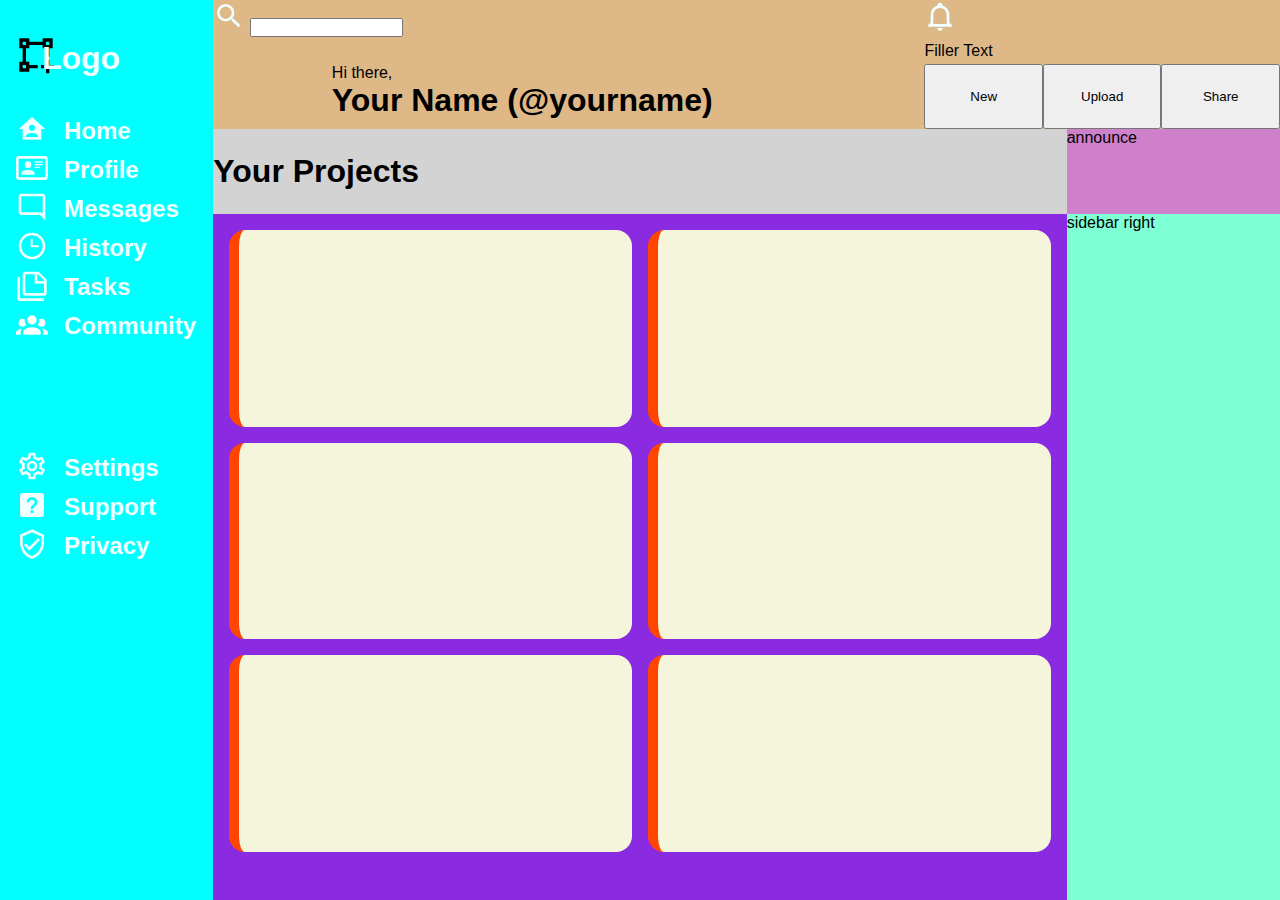
==== adminDash/index.html @ 0d9dc3c2 "Merge branch 'newbranch'" ====
<!DOCTYPE html>
<html lang="en">
<head>
    <meta charset="UTF-8">
    <meta name="viewport" content="width=device-width, initial-scale=1.0">
    <title>Document</title>
    <link rel="stylesheet" href="style.css">
    <script src="main.js" defer></script>
</head>
<body>
    <div class="main-container">

        <div class="sidebar-left">
            <div class="logo">
                <svg class = logosvg xmlns="http://www.w3.org/2000/svg" viewBox="0 0 24 24">
                    <title>vector-square-plus</title>
                    <path d="M13 19C13 18.7 13 18.3 13.1 18H8V16H6V8H8V6H16V8H18V13.1C18.3 13 18.7 13 19 13C19.3 13 19.7 13 20 13.1V8H22V2H16V4H8V2H2V8H4V16H2V22H8V20H13.1C13 19.7 13 19.3 13 19M18 4H20V6H18V4M4 4H6V6H4V4M6 20H4V18H6V20M20 15V18H23V20H20V23H18V20H15V18H18V15H20Z" />
                </svg>
                <h1>Logo</h1>
            </div>
            <ul class="options">
                <li>
                    <svg class="icon" xmlns="http://www.w3.org/2000/svg" viewBox="0 0 24 24">
                        <path d="M12,3L2,12H5V20H19V12H22L12,3M12,8.75A2.25,2.25 0 0,1 14.25,11A2.25,2.25 0 0,1 12,13.25A2.25,2.25 0 0,1 9.75,11A2.25,2.25 0 0,1 12,8.75M12,15C13.5,15 16.5,15.75 16.5,17.25V18H7.5V17.25C7.5,15.75 10.5,15 12,15Z"/>
                        </svg>
                   Home
                <li>
                    <svg class="icon" xmlns="http://www.w3.org/2000/svg" viewBox="0 0 24 24">
                        <path d="M22,3H2C0.91,3.04 0.04,3.91 0,5V19C0.04,20.09 0.91,20.96 2,21H22C23.09,20.96 23.96,20.09 24,19V5C23.96,3.91 23.09,3.04 22,3M22,19H2V5H22V19M14,17V15.75C14,14.09 10.66,13.25 9,13.25C7.34,13.25 4,14.09 4,15.75V17H14M9,7A2.5,2.5 0 0,0 6.5,9.5A2.5,2.5 0 0,0 9,12A2.5,2.5 0 0,0 11.5,9.5A2.5,2.5 0 0,0 9,7M14,7V8H20V7H14M14,9V10H20V9H14M14,11V12H18V11H14" />
                    </svg>

                    <div class="listItem">Profile</div>
                </li>
                <li>
                    <svg class="icon" xmlns="http://www.w3.org/2000/svg" viewBox="0 0 24 24"><path d="M20 2H4C2.9 2 2 2.9 2 4V16C2 17.1 2.9 18 4 18H18L22 22V4C22 2.9 21.1 2 20 2M20 17.2L18.8 16H4V4H20V17.2Z" /></svg>
                    <div class="listItem">Messages</div>
                </li>
                <li>
                    <svg class="icon" xmlns="http://www.w3.org/2000/svg" viewBox="0 0 24 24"><path d="M12 20C16.4 20 20 16.4 20 12S16.4 4 12 4 4 7.6 4 12 7.6 20 12 20M12 2C17.5 2 22 6.5 22 12S17.5 22 12 22C6.5 22 2 17.5 2 12C2 6.5 6.5 2 12 2M17 11.5V13H11V7H12.5V11.5H17Z" /></svg>
                    <div class="listItem">History</div>
                </li>
                <li>
                    <svg class="icon" xmlns="http://www.w3.org/2000/svg" viewBox="0 0 24 24"><title>note-multiple-outline</title><path d="M3,6V22H21V24H3A2,2 0 0,1 1,22V6H3M16,9H21.5L16,3.5V9M7,2H17L23,8V18A2,2 0 0,1 21,20H7C5.89,20 5,19.1 5,18V4A2,2 0 0,1 7,2M7,4V18H21V11H14V4H7Z" /></svg>
                    <div class="listItem">Tasks</div>
                </li>
                <li>
                    <svg class="icon" xmlns="http://www.w3.org/2000/svg" viewBox="0 0 24 24">
                        <path d="M12,5.5A3.5,3.5 0 0,1 15.5,9A3.5,3.5 0 0,1 12,12.5A3.5,3.5 0 0,1 8.5,9A3.5,3.5 0 0,1 12,5.5M5,8C5.56,8 6.08,8.15 6.53,8.42C6.38,9.85 6.8,11.27 7.66,12.38C7.16,13.34 6.16,14 5,14A3,3 0 0,1 2,11A3,3 0 0,1 5,8M19,8A3,3 0 0,1 22,11A3,3 0 0,1 19,14C17.84,14 16.84,13.34 16.34,12.38C17.2,11.27 17.62,9.85 17.47,8.42C17.92,8.15 18.44,8 19,8M5.5,18.25C5.5,16.18 8.41,14.5 12,14.5C15.59,14.5 18.5,16.18 18.5,18.25V20H5.5V18.25M0,20V18.5C0,17.11 1.89,15.94 4.45,15.6C3.86,16.28 3.5,17.22 3.5,18.25V20H0M24,20H20.5V18.25C20.5,17.22 20.14,16.28 19.55,15.6C22.11,15.94 24,17.11 24,18.5V20Z" fill="white"/></svg>
                    Community
                </li>
            </ul>
            <ul class="utils">
                <li>
                    <svg class="icon" xmlns="http://www.w3.org/2000/svg" viewBox="0 0 24 24"><path d="M12,8A4,4 0 0,1 16,12A4,4 0 0,1 12,16A4,4 0 0,1 8,12A4,4 0 0,1 12,8M12,10A2,2 0 0,0 10,12A2,2 0 0,0 12,14A2,2 0 0,0 14,12A2,2 0 0,0 12,10M10,22C9.75,22 9.54,21.82 9.5,21.58L9.13,18.93C8.5,18.68 7.96,18.34 7.44,17.94L4.95,18.95C4.73,19.03 4.46,18.95 4.34,18.73L2.34,15.27C2.21,15.05 2.27,14.78 2.46,14.63L4.57,12.97L4.5,12L4.57,11L2.46,9.37C2.27,9.22 2.21,8.95 2.34,8.73L4.34,5.27C4.46,5.05 4.73,4.96 4.95,5.05L7.44,6.05C7.96,5.66 8.5,5.32 9.13,5.07L9.5,2.42C9.54,2.18 9.75,2 10,2H14C14.25,2 14.46,2.18 14.5,2.42L14.87,5.07C15.5,5.32 16.04,5.66 16.56,6.05L19.05,5.05C19.27,4.96 19.54,5.05 19.66,5.27L21.66,8.73C21.79,8.95 21.73,9.22 21.54,9.37L19.43,11L19.5,12L19.43,13L21.54,14.63C21.73,14.78 21.79,15.05 21.66,15.27L19.66,18.73C19.54,18.95 19.27,19.04 19.05,18.95L16.56,17.95C16.04,18.34 15.5,18.68 14.87,18.93L14.5,21.58C14.46,21.82 14.25,22 14,22H10M11.25,4L10.88,6.61C9.68,6.86 8.62,7.5 7.85,8.39L5.44,7.35L4.69,8.65L6.8,10.2C6.4,11.37 6.4,12.64 6.8,13.8L4.68,15.36L5.43,16.66L7.86,15.62C8.63,16.5 9.68,17.14 10.87,17.38L11.24,20H12.76L13.13,17.39C14.32,17.14 15.37,16.5 16.14,15.62L18.57,16.66L19.32,15.36L17.2,13.81C17.6,12.64 17.6,11.37 17.2,10.2L19.31,8.65L18.56,7.35L16.15,8.39C15.38,7.5 14.32,6.86 13.12,6.62L12.75,4H11.25Z" /></svg>
                    <div class="listItem">Settings</div>
                </li>
                <li>
                    <svg class="icon" xmlns="http://www.w3.org/2000/svg" viewBox="0 0 24 24"><path d="M11,18H13V16H11V18M12,6A4,4 0 0,0 8,10H10A2,2 0 0,1 12,8A2,2 0 0,1 14,10C14,12 11,11.75 11,15H13C13,12.75 16,12.5 16,10A4,4 0 0,0 12,6M5,3H19A2,2 0 0,1 21,5V19A2,2 0 0,1 19,21H5A2,2 0 0,1 3,19V5A2,2 0 0,1 5,3Z" /></svg>
                    <div class="listItem">Support</div>
                </li>
                <li>
                    <svg class="icon" xmlns="http://www.w3.org/2000/svg" viewBox="0 0 24 24"><path d="M21,11C21,16.55 17.16,21.74 12,23C6.84,21.74 3,16.55 3,11V5L12,1L21,5V11M12,21C15.75,20 19,15.54 19,11.22V6.3L12,3.18L5,6.3V11.22C5,15.54 8.25,20 12,21M10,17L6,13L7.41,11.59L10,14.17L16.59,7.58L18,9" /></svg>
                    <div class="listItem">Privacy</div>
                </li>
            </ul>
        </div>

        <div class="second-main-container">
            <div class="header">            
                <div class="header-top">   
                    <div class="search-div">
                        <svg class="icon" xmlns="http://www.w3.org/2000/svg" viewBox="0 0 24 24"><title>magnify</title><path d="M9.5,3A6.5,6.5 0 0,1 16,9.5C16,11.11 15.41,12.59 14.44,13.73L14.71,14H15.5L20.5,19L19,20.5L14,15.5V14.71L13.73,14.44C12.59,15.41 11.11,16 9.5,16A6.5,6.5 0 0,1 3,9.5A6.5,6.5 0 0,1 9.5,3M9.5,5C7,5 5,7 5,9.5C5,12 7,14 9.5,14C12,14 14,12 14,9.5C14,7 12,5 9.5,5Z" /></svg>
                        <input type="search">
                    </div>
                    <div class="notifications">
                        <svg class="icon" xmlns="http://www.w3.org/2000/svg" viewBox="0 0 24 24"><title>bell-outline</title><path d="M10 21H14C14 22.1 13.1 23 12 23S10 22.1 10 21M21 19V20H3V19L5 17V11C5 7.9 7 5.2 10 4.3V4C10 2.9 10.9 2 12 2S14 2.9 14 4V4.3C17 5.2 19 7.9 19 11V17L21 19M17 11C17 8.2 14.8 6 12 6S7 8.2 7 11V18H17V11Z" /></svg>
                        <img src="" alt="">
                        <p>Filler Text</p>
                    </div>
                </div>
                <div class="header-bottom">
                    <img src="" alt="">
                    <div class="greeting">
                        <p>Hi there,</p>
                        <h1>Your Name (@yourname)</h1>
                    </div>
                    <button>New</button>
                    <button>Upload</button>
                    <button>Share</button>
                </div>
            </div>

            
            <div class="content-div">
                <div class="project-header">
                Your Projects
                </div>    
                
                <div class="announcements">announce</div>

                <div class="project-card-grid">
                    <div class="project-card">
                        <h3></h3>
                        <p></p>
                        <div class="links"></div>
                    </div>
                    <div class="project-card">
                        <h3></h3>
                        <p></p>
                        <div class="links"></div>
                    </div>
                    <div class="project-card">
                        <h3></h3>
                        <p></p>
                        <div class="links"></div>
                    </div>
                    <div class="project-card">
                        <h3></h3>
                        <p></p>
                        <div class="links"></div>
                    </div>
                    <div class="project-card">
                        <h3></h3>
                        <p></p>
                        <div class="links"></div>
                    </div>
                    <div class="project-card">
                        <h3></h3>
                        <p></p>
                        <div class="links"></div>
                    </div>
                </div>
            
               <div class="sidebar-right">
                sidebar right
                </div>
            </div>
        </div>    
    </div>
</body>
</html>
---- adminDash/style.css ----
*{
    padding:0;
    margin:0;
    font-family:'Gill Sans', 'Gill Sans MT', Calibri, 'Trebuchet MS', sans-serif
}

ul{
    display:grid;
    align-items: end;
}

.main-container{
    display:grid;
    height:100vh;
    grid-template-columns: 1fr 5fr;
    grid-template-rows: 1fr;
}

.sidebar-left{
    background-color: aqua;
    padding:16px;
    grid-row: 1/9;
    color: azure;

    display:grid;
    grid-template-rows: 1fr 3fr 1fr 1.5fr 4fr;
    grid-template-areas: 
    "logo"
   "options"
    "."
    "utils"
    ;
    gap:12px
}

.logo{
    display:grid;
    grid-area: logo;
    grid-template-columns: 1fr 6fr;
    text-align: start;
    align-items: center;
}
.logo h1{
    display:flex;
    padding-top: 6px;
}
.logosvg{
    
    height:40px;
}
.options{
    grid-area:options;
}
.utils{
    grid-area:utils;
}

/* Second Main Container */
.second-main-container{
    display:grid;
    grid-column: 2/3;
    grid-template-rows: 1fr 6fr ;
    height:100%;
    /* background-color: black; */
}

.header{
    background-color: burlywood;
    display:grid;
    grid-template-rows: 1fr 1fr;
    grid-column: 1/-1;
}
.header-top{
    display:grid;
    grid-template-columns: 4fr 2fr;
}
.header-bottom{
display:grid;
grid-template-columns: 1fr 5fr 1fr 1fr 1fr  ;
}
.notifications{
display:grid;
}

/* Content Div */
.content-div{
    display:grid;
    grid-row: 2/3;
    grid-template-columns: 4fr 1fr;
    grid-template-rows: 1fr 8fr;
    height:100%;
}
.sidebar-right{
    background-color: aquamarine;
    grid-column: 2/3;
    grid-row: 2/3;
}

li{
    display:flex;
    flex-direction: row;
    align-items: end;
    justify-content: flex-start;
    gap:16px;
    font-size: 24px;
    font-weight: 600;
}
.icon{
    height:32px;
    color:azure;
    fill:currentColor;
}


.project-header{
    grid-column: 1/2;
    grid-row: 1/2;
    background-color: lightgrey;

    font-size: 32px;
    font-weight: 700;

    display:grid;
    align-items: center;

}
.project-card-grid{
    background-color: blueviolet;
    grid-column: 1/2;
    grid-row: 2/3;
    gap:16px;
    display:grid;
    grid:1fr 1fr 1fr/ 1fr 1fr;
    padding:16px 16px 3rem 16px;

}
.project-card{
    /* make responsive using clamp/minmax */
    /* width: clamp(100px 1fr 200px); */
    background-color: beige;
    border-radius: 16px;
    border-left: 10px solid orangered;
}

.announcements{
    grid-column: 2/3;
    grid-row: 1/3;
    background-color: rgb(206, 128, 202);
}
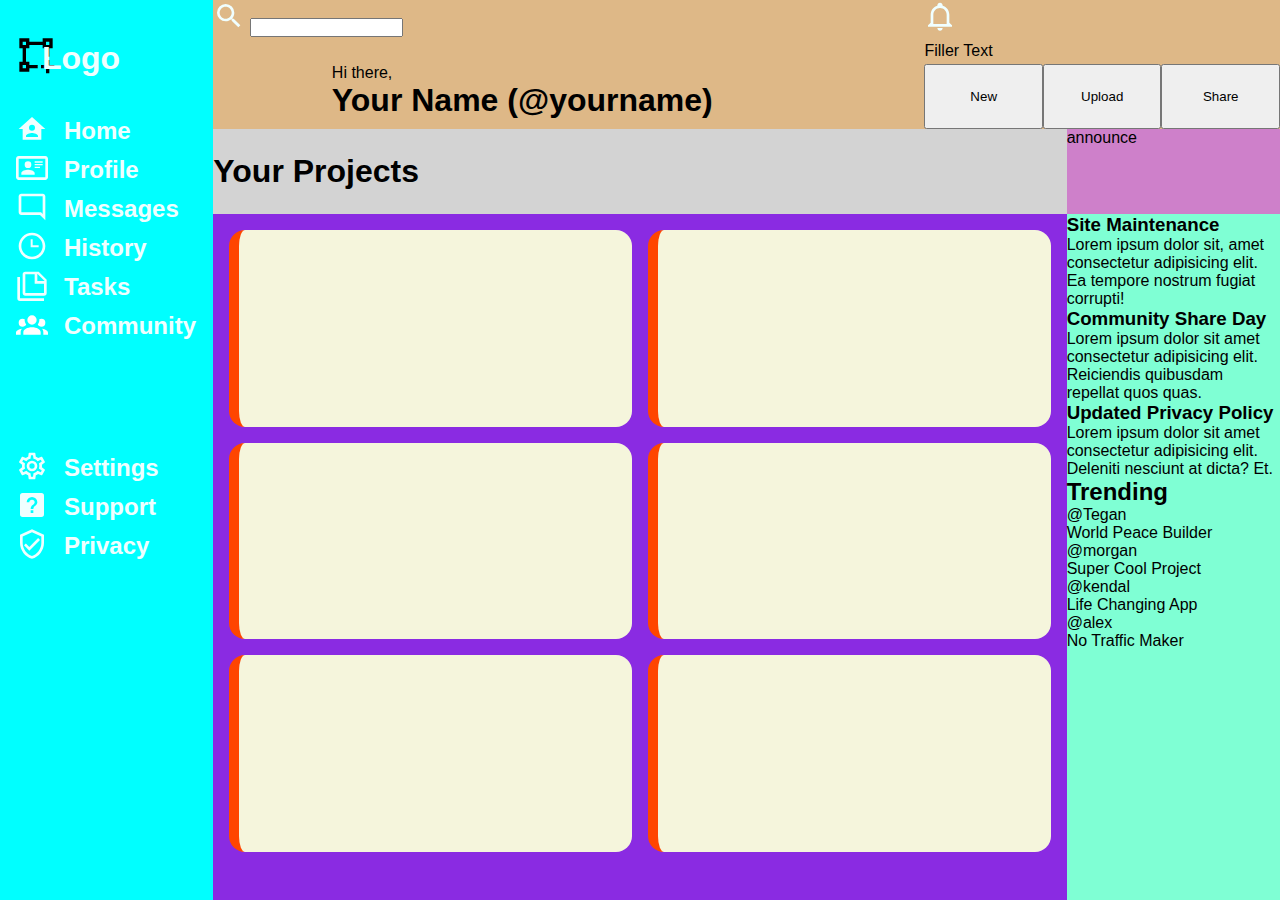
==== commit 2e30765c: "Feat: computer switch" ====
--- a/adminDash/index.html
+++ b/adminDash/index.html
@@ -96,7 +96,7 @@
                 Your Projects
                 </div>    
                 
-                <div class="announcements">announce</div>
+                <div class="announcements-title">announce</div>
 
                 <div class="project-card-grid">
                     <div class="project-card">
@@ -132,7 +132,46 @@
                 </div>
             
                <div class="sidebar-right">
-                sidebar right
+                    <div class="announcements">
+                        <div class="info-div">
+                            <h3>Site Maintenance</h3>
+                            <p>Lorem ipsum dolor sit, amet consectetur adipisicing elit. Ea tempore nostrum fugiat corrupti!</p>
+                        </div>
+                        <div class="info-div">
+                            <h3>Community Share Day</h3>
+                                <p>Lorem ipsum dolor sit amet consectetur adipisicing elit. Reiciendis quibusdam repellat quos quas.</p>
+                        </div>
+                        <div class="info-div">
+                            <h3>Updated Privacy Policy</h3>
+                                <p>Lorem ipsum dolor sit amet consectetur adipisicing elit. Deleniti nesciunt at dicta? Et.</p>
+                        </div>
+                    </div>
+                
+                    <h2>Trending</h2>
+                    <div class="trending">
+                        <ul class="trending-items">
+                            <img src="" alt="">
+                            <div class="trending-tags">
+                                <p class="at">@Tegan</p>
+                                <p>World Peace Builder</p>
+                            </div>
+                            <img src="" alt="">
+                            <div class="trending-tags">
+                                <p class="at">@morgan</p>
+                                <p>Super Cool Project</p>
+                            </div>
+                            <img src="" alt="">
+                            <div class="trending-tags">
+                                <p class="at">@kendal</p>
+                                <p>Life Changing App</p>
+                            </div>
+                            <img src="" alt="">
+                            <div class="trending-tags">
+                                <p class="at">@alex</p>
+                                <p>No Traffic Maker</p>
+                            </div>
+                        </ul>
+                    </div>
                 </div>
             </div>
         </div>    
--- a/adminDash/style.css
+++ b/adminDash/style.css
@@ -142,8 +142,11 @@
     border-left: 10px solid orangered;
 }
 
-.announcements{
+.announcements-title{
     grid-column: 2/3;
     grid-row: 1/3;
     background-color: rgb(206, 128, 202);
+}
+.announcements{
+    
 }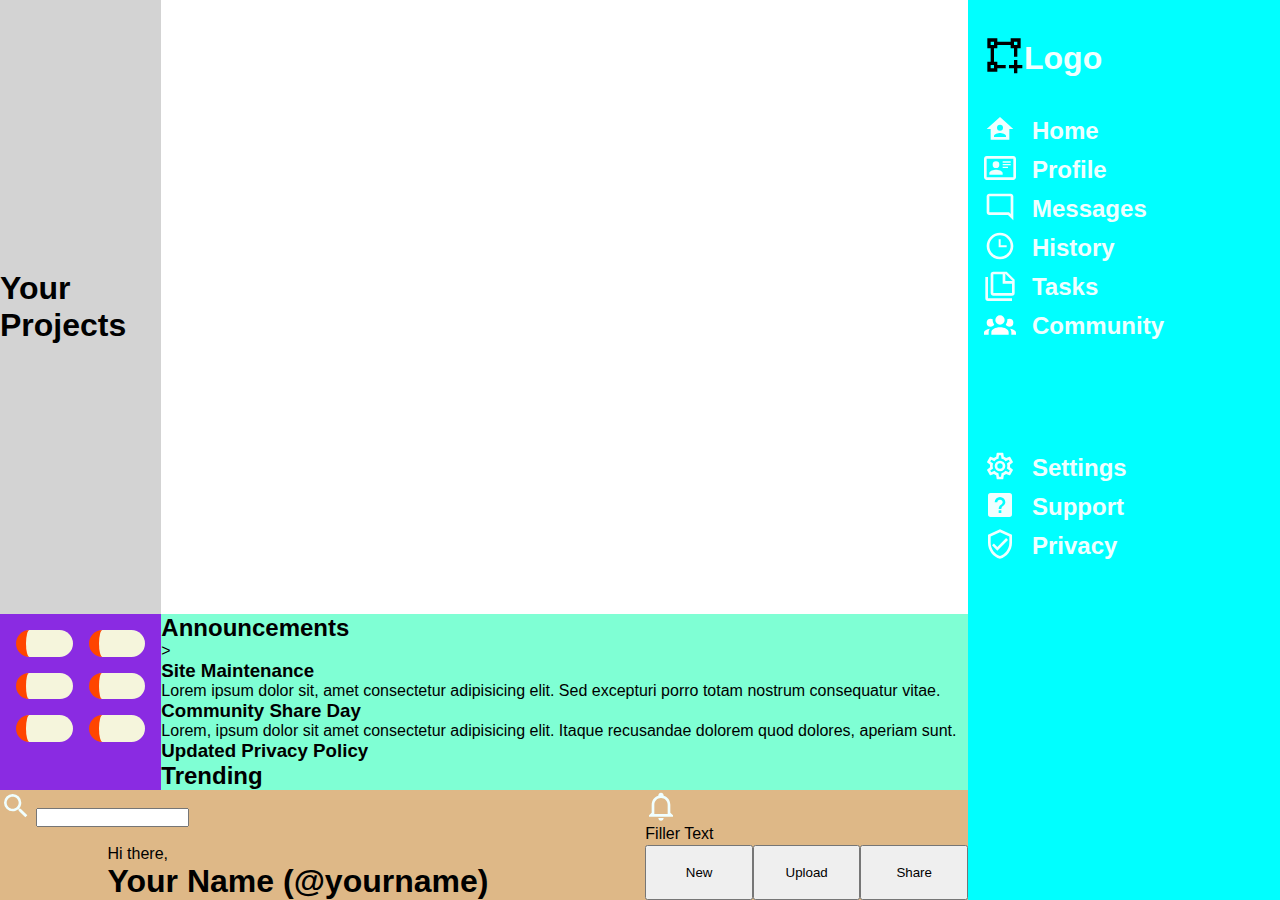
==== commit ba0c24be: "Feat:prebed" ====
--- a/adminDash/index.html
+++ b/adminDash/index.html
@@ -9,8 +9,31 @@
 </head>
 <body>
     <div class="main-container">
-
-        <div class="sidebar-left">
+        <header class="header">
+            
+            <div class="header-top">   
+                <div class="search-div">
+                    <svg class="icon" xmlns="http://www.w3.org/2000/svg" viewBox="0 0 24 24"><title>magnify</title><path d="M9.5,3A6.5,6.5 0 0,1 16,9.5C16,11.11 15.41,12.59 14.44,13.73L14.71,14H15.5L20.5,19L19,20.5L14,15.5V14.71L13.73,14.44C12.59,15.41 11.11,16 9.5,16A6.5,6.5 0 0,1 3,9.5A6.5,6.5 0 0,1 9.5,3M9.5,5C7,5 5,7 5,9.5C5,12 7,14 9.5,14C12,14 14,12 14,9.5C14,7 12,5 9.5,5Z" /></svg>
+                    <input type="search">
+                </div>
+                <div class="notifications">
+                    <svg class="icon" xmlns="http://www.w3.org/2000/svg" viewBox="0 0 24 24"><title>bell-outline</title><path d="M10 21H14C14 22.1 13.1 23 12 23S10 22.1 10 21M21 19V20H3V19L5 17V11C5 7.9 7 5.2 10 4.3V4C10 2.9 10.9 2 12 2S14 2.9 14 4V4.3C17 5.2 19 7.9 19 11V17L21 19M17 11C17 8.2 14.8 6 12 6S7 8.2 7 11V18H17V11Z" /></svg>
+                    <img src="" alt="">
+                    <p>Filler Text</p>
+                </div>
+            </div>
+            <div class="header-bottom">
+                <img src="" alt="">
+                <div class="greeting">
+                    <p>Hi there,</p>
+                    <h1>Your Name (@yourname)</h1>
+                </div>
+                <button>New</button>
+                <button>Upload</button>
+                <button>Share</button>
+            </div>
+        </header>
+        <aside class="sidebar-left">
             <div class="logo">
                 <svg class = logosvg xmlns="http://www.w3.org/2000/svg" viewBox="0 0 24 24">
                     <title>vector-square-plus</title>
@@ -62,119 +85,67 @@
                     <svg class="icon" xmlns="http://www.w3.org/2000/svg" viewBox="0 0 24 24"><path d="M21,11C21,16.55 17.16,21.74 12,23C6.84,21.74 3,16.55 3,11V5L12,1L21,5V11M12,21C15.75,20 19,15.54 19,11.22V6.3L12,3.18L5,6.3V11.22C5,15.54 8.25,20 12,21M10,17L6,13L7.41,11.59L10,14.17L16.59,7.58L18,9" /></svg>
                     <div class="listItem">Privacy</div>
                 </li>
-            </ul>
+            </ul>     
+        </aside>
+        
+
+        <div class="project-header">
+        Your Projects
+        </div>    
+        <div class="project-card-grid">
+            <div class="project-card">
+                <h3></h3>
+                <p></p>
+                <div class="links"></div>
+            </div>
+
+            <div class="project-card">
+                <h3></h3>
+                <p></p>
+                <div class="links"></div>
+            </div>
+            <div class="project-card">
+                <h3></h3>
+                <p></p>
+                <div class="links"></div>
+            </div>
+            <div class="project-card">
+                <h3></h3>
+                <p></p>
+                <div class="links"></div>
+            </div>
+            <div class="project-card">
+                <h3></h3>
+                <p></p>
+                <div class="links"></div>
+            </div>
+            <div class="project-card">
+                <h3></h3>
+                <p></p>
+                <div class="links"></div>
+            </div>
         </div>
-
-        <div class="second-main-container">
-            <div class="header">            
-                <div class="header-top">   
-                    <div class="search-div">
-                        <svg class="icon" xmlns="http://www.w3.org/2000/svg" viewBox="0 0 24 24"><title>magnify</title><path d="M9.5,3A6.5,6.5 0 0,1 16,9.5C16,11.11 15.41,12.59 14.44,13.73L14.71,14H15.5L20.5,19L19,20.5L14,15.5V14.71L13.73,14.44C12.59,15.41 11.11,16 9.5,16A6.5,6.5 0 0,1 3,9.5A6.5,6.5 0 0,1 9.5,3M9.5,5C7,5 5,7 5,9.5C5,12 7,14 9.5,14C12,14 14,12 14,9.5C14,7 12,5 9.5,5Z" /></svg>
-                        <input type="search">
-                    </div>
-                    <div class="notifications">
-                        <svg class="icon" xmlns="http://www.w3.org/2000/svg" viewBox="0 0 24 24"><title>bell-outline</title><path d="M10 21H14C14 22.1 13.1 23 12 23S10 22.1 10 21M21 19V20H3V19L5 17V11C5 7.9 7 5.2 10 4.3V4C10 2.9 10.9 2 12 2S14 2.9 14 4V4.3C17 5.2 19 7.9 19 11V17L21 19M17 11C17 8.2 14.8 6 12 6S7 8.2 7 11V18H17V11Z" /></svg>
-                        <img src="" alt="">
-                        <p>Filler Text</p>
-                    </div>
+    
+        <div class="sidebar-right">
+            <h2> Announcements</h2>>
+            <div class="announcements-div">
+                <div class="announcement">
+                    <h3>Site Maintenance</h3>
+                    <p>Lorem ipsum dolor sit, amet consectetur adipisicing elit. Sed excepturi porro totam nostrum consequatur vitae.</p>
                 </div>
-                <div class="header-bottom">
-                    <img src="" alt="">
-                    <div class="greeting">
-                        <p>Hi there,</p>
-                        <h1>Your Name (@yourname)</h1>
-                    </div>
-                    <button>New</button>
-                    <button>Upload</button>
-                    <button>Share</button>
+                <div class="announcement">
+                    <h3>Community Share Day</h3>
+                    <p>Lorem, ipsum dolor sit amet consectetur adipisicing elit. Itaque recusandae dolorem quod dolores, aperiam sunt.</p>
+                </div>
+                <div class="announcement">
+                    <h3>Updated Privacy Policy  </h3>
                 </div>
             </div>
+            <h2> Trending</h2>
+            <div class="trending">
 
-            
-            <div class="content-div">
-                <div class="project-header">
-                Your Projects
-                </div>    
-                
-                <div class="announcements-title">announce</div>
-
-                <div class="project-card-grid">
-                    <div class="project-card">
-                        <h3></h3>
-                        <p></p>
-                        <div class="links"></div>
-                    </div>
-                    <div class="project-card">
-                        <h3></h3>
-                        <p></p>
-                        <div class="links"></div>
-                    </div>
-                    <div class="project-card">
-                        <h3></h3>
-                        <p></p>
-                        <div class="links"></div>
-                    </div>
-                    <div class="project-card">
-                        <h3></h3>
-                        <p></p>
-                        <div class="links"></div>
-                    </div>
-                    <div class="project-card">
-                        <h3></h3>
-                        <p></p>
-                        <div class="links"></div>
-                    </div>
-                    <div class="project-card">
-                        <h3></h3>
-                        <p></p>
-                        <div class="links"></div>
-                    </div>
-                </div>
-            
-               <div class="sidebar-right">
-                    <div class="announcements">
-                        <div class="info-div">
-                            <h3>Site Maintenance</h3>
-                            <p>Lorem ipsum dolor sit, amet consectetur adipisicing elit. Ea tempore nostrum fugiat corrupti!</p>
-                        </div>
-                        <div class="info-div">
-                            <h3>Community Share Day</h3>
-                                <p>Lorem ipsum dolor sit amet consectetur adipisicing elit. Reiciendis quibusdam repellat quos quas.</p>
-                        </div>
-                        <div class="info-div">
-                            <h3>Updated Privacy Policy</h3>
-                                <p>Lorem ipsum dolor sit amet consectetur adipisicing elit. Deleniti nesciunt at dicta? Et.</p>
-                        </div>
-                    </div>
-                
-                    <h2>Trending</h2>
-                    <div class="trending">
-                        <ul class="trending-items">
-                            <img src="" alt="">
-                            <div class="trending-tags">
-                                <p class="at">@Tegan</p>
-                                <p>World Peace Builder</p>
-                            </div>
-                            <img src="" alt="">
-                            <div class="trending-tags">
-                                <p class="at">@morgan</p>
-                                <p>Super Cool Project</p>
-                            </div>
-                            <img src="" alt="">
-                            <div class="trending-tags">
-                                <p class="at">@kendal</p>
-                                <p>Life Changing App</p>
-                            </div>
-                            <img src="" alt="">
-                            <div class="trending-tags">
-                                <p class="at">@alex</p>
-                                <p>No Traffic Maker</p>
-                            </div>
-                        </ul>
-                    </div>
-                </div>
             </div>
-        </div>    
+        </div>
     </div>
 </body>
 </html>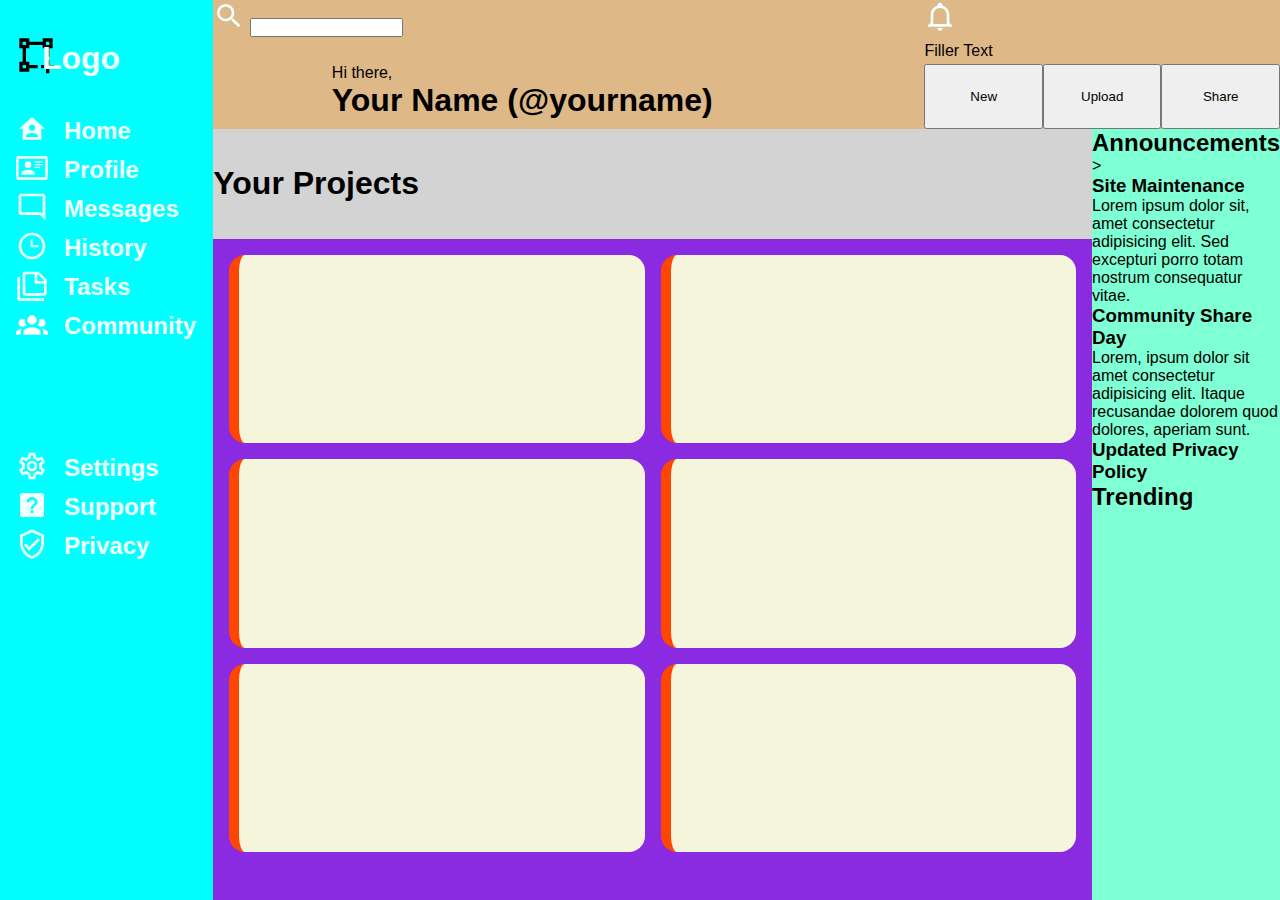
==== commit 8d115b67: "Feat: semantic changes/restructure" ====
--- a/adminDash/index.html
+++ b/adminDash/index.html
@@ -8,144 +8,149 @@
     <script src="main.js" defer></script>
 </head>
 <body>
-    <div class="main-container">
-        <header class="header">
+    <main class="main-container">
+       
+            <aside class="sidebar-left">
+                <div class="logo">
+                    <svg class = logosvg xmlns="http://www.w3.org/2000/svg" viewBox="0 0 24 24">
+                        <title>vector-square-plus</title>
+                        <path d="M13 19C13 18.7 13 18.3 13.1 18H8V16H6V8H8V6H16V8H18V13.1C18.3 13 18.7 13 19 13C19.3 13 19.7 13 20 13.1V8H22V2H16V4H8V2H2V8H4V16H2V22H8V20H13.1C13 19.7 13 19.3 13 19M18 4H20V6H18V4M4 4H6V6H4V4M6 20H4V18H6V20M20 15V18H23V20H20V23H18V20H15V18H18V15H20Z" />
+                    </svg>
+                    <h1>Logo</h1>
+                </div>
+                <ul class="options">
+                    <li>
+                        <svg class="icon" xmlns="http://www.w3.org/2000/svg" viewBox="0 0 24 24">
+                            <path d="M12,3L2,12H5V20H19V12H22L12,3M12,8.75A2.25,2.25 0 0,1 14.25,11A2.25,2.25 0 0,1 12,13.25A2.25,2.25 0 0,1 9.75,11A2.25,2.25 0 0,1 12,8.75M12,15C13.5,15 16.5,15.75 16.5,17.25V18H7.5V17.25C7.5,15.75 10.5,15 12,15Z"/>
+                            </svg>
+                    Home
+                    </li>   
+                    <li>
+                        <svg class="icon" xmlns="http://www.w3.org/2000/svg" viewBox="0 0 24 24">
+                            <path d="M22,3H2C0.91,3.04 0.04,3.91 0,5V19C0.04,20.09 0.91,20.96 2,21H22C23.09,20.96 23.96,20.09 24,19V5C23.96,3.91 23.09,3.04 22,3M22,19H2V5H22V19M14,17V15.75C14,14.09 10.66,13.25 9,13.25C7.34,13.25 4,14.09 4,15.75V17H14M9,7A2.5,2.5 0 0,0 6.5,9.5A2.5,2.5 0 0,0 9,12A2.5,2.5 0 0,0 11.5,9.5A2.5,2.5 0 0,0 9,7M14,7V8H20V7H14M14,9V10H20V9H14M14,11V12H18V11H14" />
+                        </svg>
+
+                        <div class="listItem">Profile</div>
+                    </li>
+                    <li>
+                        <svg class="icon" xmlns="http://www.w3.org/2000/svg" viewBox="0 0 24 24"><path d="M20 2H4C2.9 2 2 2.9 2 4V16C2 17.1 2.9 18 4 18H18L22 22V4C22 2.9 21.1 2 20 2M20 17.2L18.8 16H4V4H20V17.2Z" /></svg>
+                        <div class="listItem">Messages</div>
+                    </li>
+                    <li>
+                        <svg class="icon" xmlns="http://www.w3.org/2000/svg" viewBox="0 0 24 24"><path d="M12 20C16.4 20 20 16.4 20 12S16.4 4 12 4 4 7.6 4 12 7.6 20 12 20M12 2C17.5 2 22 6.5 22 12S17.5 22 12 22C6.5 22 2 17.5 2 12C2 6.5 6.5 2 12 2M17 11.5V13H11V7H12.5V11.5H17Z" /></svg>
+                        <div class="listItem">History</div>
+                    </li>
+                    <li>
+                        <svg class="icon" xmlns="http://www.w3.org/2000/svg" viewBox="0 0 24 24"><title>note-multiple-outline</title><path d="M3,6V22H21V24H3A2,2 0 0,1 1,22V6H3M16,9H21.5L16,3.5V9M7,2H17L23,8V18A2,2 0 0,1 21,20H7C5.89,20 5,19.1 5,18V4A2,2 0 0,1 7,2M7,4V18H21V11H14V4H7Z" /></svg>
+                        <div class="listItem">Tasks</div>
+                    </li>
+                    <li>
+                        <svg class="icon" xmlns="http://www.w3.org/2000/svg" viewBox="0 0 24 24">
+                            <path d="M12,5.5A3.5,3.5 0 0,1 15.5,9A3.5,3.5 0 0,1 12,12.5A3.5,3.5 0 0,1 8.5,9A3.5,3.5 0 0,1 12,5.5M5,8C5.56,8 6.08,8.15 6.53,8.42C6.38,9.85 6.8,11.27 7.66,12.38C7.16,13.34 6.16,14 5,14A3,3 0 0,1 2,11A3,3 0 0,1 5,8M19,8A3,3 0 0,1 22,11A3,3 0 0,1 19,14C17.84,14 16.84,13.34 16.34,12.38C17.2,11.27 17.62,9.85 17.47,8.42C17.92,8.15 18.44,8 19,8M5.5,18.25C5.5,16.18 8.41,14.5 12,14.5C15.59,14.5 18.5,16.18 18.5,18.25V20H5.5V18.25M0,20V18.5C0,17.11 1.89,15.94 4.45,15.6C3.86,16.28 3.5,17.22 3.5,18.25V20H0M24,20H20.5V18.25C20.5,17.22 20.14,16.28 19.55,15.6C22.11,15.94 24,17.11 24,18.5V20Z" fill="white"/></svg>
+                        Community
+                    </li>
+                </ul>
+                <ul class="utils">
+                    <li>
+                        <svg class="icon" xmlns="http://www.w3.org/2000/svg" viewBox="0 0 24 24"><path d="M12,8A4,4 0 0,1 16,12A4,4 0 0,1 12,16A4,4 0 0,1 8,12A4,4 0 0,1 12,8M12,10A2,2 0 0,0 10,12A2,2 0 0,0 12,14A2,2 0 0,0 14,12A2,2 0 0,0 12,10M10,22C9.75,22 9.54,21.82 9.5,21.58L9.13,18.93C8.5,18.68 7.96,18.34 7.44,17.94L4.95,18.95C4.73,19.03 4.46,18.95 4.34,18.73L2.34,15.27C2.21,15.05 2.27,14.78 2.46,14.63L4.57,12.97L4.5,12L4.57,11L2.46,9.37C2.27,9.22 2.21,8.95 2.34,8.73L4.34,5.27C4.46,5.05 4.73,4.96 4.95,5.05L7.44,6.05C7.96,5.66 8.5,5.32 9.13,5.07L9.5,2.42C9.54,2.18 9.75,2 10,2H14C14.25,2 14.46,2.18 14.5,2.42L14.87,5.07C15.5,5.32 16.04,5.66 16.56,6.05L19.05,5.05C19.27,4.96 19.54,5.05 19.66,5.27L21.66,8.73C21.79,8.95 21.73,9.22 21.54,9.37L19.43,11L19.5,12L19.43,13L21.54,14.63C21.73,14.78 21.79,15.05 21.66,15.27L19.66,18.73C19.54,18.95 19.27,19.04 19.05,18.95L16.56,17.95C16.04,18.34 15.5,18.68 14.87,18.93L14.5,21.58C14.46,21.82 14.25,22 14,22H10M11.25,4L10.88,6.61C9.68,6.86 8.62,7.5 7.85,8.39L5.44,7.35L4.69,8.65L6.8,10.2C6.4,11.37 6.4,12.64 6.8,13.8L4.68,15.36L5.43,16.66L7.86,15.62C8.63,16.5 9.68,17.14 10.87,17.38L11.24,20H12.76L13.13,17.39C14.32,17.14 15.37,16.5 16.14,15.62L18.57,16.66L19.32,15.36L17.2,13.81C17.6,12.64 17.6,11.37 17.2,10.2L19.31,8.65L18.56,7.35L16.15,8.39C15.38,7.5 14.32,6.86 13.12,6.62L12.75,4H11.25Z" /></svg>
+                        <div class="listItem">Settings</div>
+                    </li>
+                    <li>
+                        <svg class="icon" xmlns="http://www.w3.org/2000/svg" viewBox="0 0 24 24"><path d="M11,18H13V16H11V18M12,6A4,4 0 0,0 8,10H10A2,2 0 0,1 12,8A2,2 0 0,1 14,10C14,12 11,11.75 11,15H13C13,12.75 16,12.5 16,10A4,4 0 0,0 12,6M5,3H19A2,2 0 0,1 21,5V19A2,2 0 0,1 19,21H5A2,2 0 0,1 3,19V5A2,2 0 0,1 5,3Z" /></svg>
+                        <div class="listItem">Support</div>
+                    </li>
+                    <li>
+                        <svg class="icon" xmlns="http://www.w3.org/2000/svg" viewBox="0 0 24 24"><path d="M21,11C21,16.55 17.16,21.74 12,23C6.84,21.74 3,16.55 3,11V5L12,1L21,5V11M12,21C15.75,20 19,15.54 19,11.22V6.3L12,3.18L5,6.3V11.22C5,15.54 8.25,20 12,21M10,17L6,13L7.41,11.59L10,14.17L16.59,7.58L18,9" /></svg>
+                        <div class="listItem">Privacy</div>
+                    </li>
+                </ul>     
+            </aside>
+
+            <main class="content-container">
+
+                <header class="header">            
+                    <div class="header-top">   
+                        <div class="search-div">
+                            <svg class="icon" xmlns="http://www.w3.org/2000/svg" viewBox="0 0 24 24"><title>magnify</title><path d="M9.5,3A6.5,6.5 0 0,1 16,9.5C16,11.11 15.41,12.59 14.44,13.73L14.71,14H15.5L20.5,19L19,20.5L14,15.5V14.71L13.73,14.44C12.59,15.41 11.11,16 9.5,16A6.5,6.5 0 0,1 3,9.5A6.5,6.5 0 0,1 9.5,3M9.5,5C7,5 5,7 5,9.5C5,12 7,14 9.5,14C12,14 14,12 14,9.5C14,7 12,5 9.5,5Z" /></svg>
+                            <input type="search">
+                        </div>
+                        <div class="notifications">
+                            <svg class="icon" xmlns="http://www.w3.org/2000/svg" viewBox="0 0 24 24"><title>bell-outline</title><path d="M10 21H14C14 22.1 13.1 23 12 23S10 22.1 10 21M21 19V20H3V19L5 17V11C5 7.9 7 5.2 10 4.3V4C10 2.9 10.9 2 12 2S14 2.9 14 4V4.3C17 5.2 19 7.9 19 11V17L21 19M17 11C17 8.2 14.8 6 12 6S7 8.2 7 11V18H17V11Z" /></svg>
+                            <img src="" alt="">
+                            <p>Filler Text</p>
+                        </div>
+                    </div>
+                    <div class="header-bottom">
+                        <img src="" alt="">
+                        <div class="greeting">
+                            <p>Hi there,</p>
+                            <h1>Your Name (@yourname)</h1>
+                        </div>
+                        <button>New</button>
+                        <button>Upload</button>
+                        <button>Share</button>
+                    </div>
+                </header>
+                <section class="project-section">
+                    <h2 class="project-header">
+                    Your Projects
+                    </h2>    
+                    <div class="project-card-grid">
+                        <div class="project-card">
+                            <h3></h3>
+                            <p></p>
+                            <div class="links"></div>
+                        </div>
+
+                        <div class="project-card">
+                            <h3></h3>
+                            <p></p>
+                            <div class="links"></div>
+                        </div>
+                        <div class="project-card">
+                            <h3></h3>
+                            <p></p>
+                            <div class="links"></div>
+                        </div>
+                        <div class="project-card">
+                            <h3></h3>
+                            <p></p>
+                            <div class="links"></div>
+                        </div>
+                        <div class="project-card">
+                            <h3></h3>
+                            <p></p>
+                            <div class="links"></div>
+                        </div>
+                        <div class="project-card">
+                            <h3></h3>
+                            <p></p>
+                            <div class="links"></div>
+                        </div>
+                    </div>
+                </section>    
             
-            <div class="header-top">   
-                <div class="search-div">
-                    <svg class="icon" xmlns="http://www.w3.org/2000/svg" viewBox="0 0 24 24"><title>magnify</title><path d="M9.5,3A6.5,6.5 0 0,1 16,9.5C16,11.11 15.41,12.59 14.44,13.73L14.71,14H15.5L20.5,19L19,20.5L14,15.5V14.71L13.73,14.44C12.59,15.41 11.11,16 9.5,16A6.5,6.5 0 0,1 3,9.5A6.5,6.5 0 0,1 9.5,3M9.5,5C7,5 5,7 5,9.5C5,12 7,14 9.5,14C12,14 14,12 14,9.5C14,7 12,5 9.5,5Z" /></svg>
-                    <input type="search">
-                </div>
-                <div class="notifications">
-                    <svg class="icon" xmlns="http://www.w3.org/2000/svg" viewBox="0 0 24 24"><title>bell-outline</title><path d="M10 21H14C14 22.1 13.1 23 12 23S10 22.1 10 21M21 19V20H3V19L5 17V11C5 7.9 7 5.2 10 4.3V4C10 2.9 10.9 2 12 2S14 2.9 14 4V4.3C17 5.2 19 7.9 19 11V17L21 19M17 11C17 8.2 14.8 6 12 6S7 8.2 7 11V18H17V11Z" /></svg>
-                    <img src="" alt="">
-                    <p>Filler Text</p>
-                </div>
-            </div>
-            <div class="header-bottom">
-                <img src="" alt="">
-                <div class="greeting">
-                    <p>Hi there,</p>
-                    <h1>Your Name (@yourname)</h1>
-                </div>
-                <button>New</button>
-                <button>Upload</button>
-                <button>Share</button>
-            </div>
-        </header>
-        <aside class="sidebar-left">
-            <div class="logo">
-                <svg class = logosvg xmlns="http://www.w3.org/2000/svg" viewBox="0 0 24 24">
-                    <title>vector-square-plus</title>
-                    <path d="M13 19C13 18.7 13 18.3 13.1 18H8V16H6V8H8V6H16V8H18V13.1C18.3 13 18.7 13 19 13C19.3 13 19.7 13 20 13.1V8H22V2H16V4H8V2H2V8H4V16H2V22H8V20H13.1C13 19.7 13 19.3 13 19M18 4H20V6H18V4M4 4H6V6H4V4M6 20H4V18H6V20M20 15V18H23V20H20V23H18V20H15V18H18V15H20Z" />
-                </svg>
-                <h1>Logo</h1>
-            </div>
-            <ul class="options">
-                <li>
-                    <svg class="icon" xmlns="http://www.w3.org/2000/svg" viewBox="0 0 24 24">
-                        <path d="M12,3L2,12H5V20H19V12H22L12,3M12,8.75A2.25,2.25 0 0,1 14.25,11A2.25,2.25 0 0,1 12,13.25A2.25,2.25 0 0,1 9.75,11A2.25,2.25 0 0,1 12,8.75M12,15C13.5,15 16.5,15.75 16.5,17.25V18H7.5V17.25C7.5,15.75 10.5,15 12,15Z"/>
-                        </svg>
-                   Home
-                <li>
-                    <svg class="icon" xmlns="http://www.w3.org/2000/svg" viewBox="0 0 24 24">
-                        <path d="M22,3H2C0.91,3.04 0.04,3.91 0,5V19C0.04,20.09 0.91,20.96 2,21H22C23.09,20.96 23.96,20.09 24,19V5C23.96,3.91 23.09,3.04 22,3M22,19H2V5H22V19M14,17V15.75C14,14.09 10.66,13.25 9,13.25C7.34,13.25 4,14.09 4,15.75V17H14M9,7A2.5,2.5 0 0,0 6.5,9.5A2.5,2.5 0 0,0 9,12A2.5,2.5 0 0,0 11.5,9.5A2.5,2.5 0 0,0 9,7M14,7V8H20V7H14M14,9V10H20V9H14M14,11V12H18V11H14" />
-                    </svg>
+                <aside class="sidebar-right">
+                    <h2> Announcements</h2>>
+                    <div class="announcements-div">
+                        <div class="announcement">
+                            <h3>Site Maintenance</h3>
+                            <p>Lorem ipsum dolor sit, amet consectetur adipisicing elit. Sed excepturi porro totam nostrum consequatur vitae.</p>
+                        </div>
+                        <div class="announcement">
+                            <h3>Community Share Day</h3>
+                            <p>Lorem, ipsum dolor sit amet consectetur adipisicing elit. Itaque recusandae dolorem quod dolores, aperiam sunt.</p>
+                        </div>
+                        <div class="announcement">
+                            <h3>Updated Privacy Policy  </h3>
+                        </div>
+                    </div>
+                    <h2> Trending</h2>
+                    <div class="trending">
 
-                    <div class="listItem">Profile</div>
-                </li>
-                <li>
-                    <svg class="icon" xmlns="http://www.w3.org/2000/svg" viewBox="0 0 24 24"><path d="M20 2H4C2.9 2 2 2.9 2 4V16C2 17.1 2.9 18 4 18H18L22 22V4C22 2.9 21.1 2 20 2M20 17.2L18.8 16H4V4H20V17.2Z" /></svg>
-                    <div class="listItem">Messages</div>
-                </li>
-                <li>
-                    <svg class="icon" xmlns="http://www.w3.org/2000/svg" viewBox="0 0 24 24"><path d="M12 20C16.4 20 20 16.4 20 12S16.4 4 12 4 4 7.6 4 12 7.6 20 12 20M12 2C17.5 2 22 6.5 22 12S17.5 22 12 22C6.5 22 2 17.5 2 12C2 6.5 6.5 2 12 2M17 11.5V13H11V7H12.5V11.5H17Z" /></svg>
-                    <div class="listItem">History</div>
-                </li>
-                <li>
-                    <svg class="icon" xmlns="http://www.w3.org/2000/svg" viewBox="0 0 24 24"><title>note-multiple-outline</title><path d="M3,6V22H21V24H3A2,2 0 0,1 1,22V6H3M16,9H21.5L16,3.5V9M7,2H17L23,8V18A2,2 0 0,1 21,20H7C5.89,20 5,19.1 5,18V4A2,2 0 0,1 7,2M7,4V18H21V11H14V4H7Z" /></svg>
-                    <div class="listItem">Tasks</div>
-                </li>
-                <li>
-                    <svg class="icon" xmlns="http://www.w3.org/2000/svg" viewBox="0 0 24 24">
-                        <path d="M12,5.5A3.5,3.5 0 0,1 15.5,9A3.5,3.5 0 0,1 12,12.5A3.5,3.5 0 0,1 8.5,9A3.5,3.5 0 0,1 12,5.5M5,8C5.56,8 6.08,8.15 6.53,8.42C6.38,9.85 6.8,11.27 7.66,12.38C7.16,13.34 6.16,14 5,14A3,3 0 0,1 2,11A3,3 0 0,1 5,8M19,8A3,3 0 0,1 22,11A3,3 0 0,1 19,14C17.84,14 16.84,13.34 16.34,12.38C17.2,11.27 17.62,9.85 17.47,8.42C17.92,8.15 18.44,8 19,8M5.5,18.25C5.5,16.18 8.41,14.5 12,14.5C15.59,14.5 18.5,16.18 18.5,18.25V20H5.5V18.25M0,20V18.5C0,17.11 1.89,15.94 4.45,15.6C3.86,16.28 3.5,17.22 3.5,18.25V20H0M24,20H20.5V18.25C20.5,17.22 20.14,16.28 19.55,15.6C22.11,15.94 24,17.11 24,18.5V20Z" fill="white"/></svg>
-                    Community
-                </li>
-            </ul>
-            <ul class="utils">
-                <li>
-                    <svg class="icon" xmlns="http://www.w3.org/2000/svg" viewBox="0 0 24 24"><path d="M12,8A4,4 0 0,1 16,12A4,4 0 0,1 12,16A4,4 0 0,1 8,12A4,4 0 0,1 12,8M12,10A2,2 0 0,0 10,12A2,2 0 0,0 12,14A2,2 0 0,0 14,12A2,2 0 0,0 12,10M10,22C9.75,22 9.54,21.82 9.5,21.58L9.13,18.93C8.5,18.68 7.96,18.34 7.44,17.94L4.95,18.95C4.73,19.03 4.46,18.95 4.34,18.73L2.34,15.27C2.21,15.05 2.27,14.78 2.46,14.63L4.57,12.97L4.5,12L4.57,11L2.46,9.37C2.27,9.22 2.21,8.95 2.34,8.73L4.34,5.27C4.46,5.05 4.73,4.96 4.95,5.05L7.44,6.05C7.96,5.66 8.5,5.32 9.13,5.07L9.5,2.42C9.54,2.18 9.75,2 10,2H14C14.25,2 14.46,2.18 14.5,2.42L14.87,5.07C15.5,5.32 16.04,5.66 16.56,6.05L19.05,5.05C19.27,4.96 19.54,5.05 19.66,5.27L21.66,8.73C21.79,8.95 21.73,9.22 21.54,9.37L19.43,11L19.5,12L19.43,13L21.54,14.63C21.73,14.78 21.79,15.05 21.66,15.27L19.66,18.73C19.54,18.95 19.27,19.04 19.05,18.95L16.56,17.95C16.04,18.34 15.5,18.68 14.87,18.93L14.5,21.58C14.46,21.82 14.25,22 14,22H10M11.25,4L10.88,6.61C9.68,6.86 8.62,7.5 7.85,8.39L5.44,7.35L4.69,8.65L6.8,10.2C6.4,11.37 6.4,12.64 6.8,13.8L4.68,15.36L5.43,16.66L7.86,15.62C8.63,16.5 9.68,17.14 10.87,17.38L11.24,20H12.76L13.13,17.39C14.32,17.14 15.37,16.5 16.14,15.62L18.57,16.66L19.32,15.36L17.2,13.81C17.6,12.64 17.6,11.37 17.2,10.2L19.31,8.65L18.56,7.35L16.15,8.39C15.38,7.5 14.32,6.86 13.12,6.62L12.75,4H11.25Z" /></svg>
-                    <div class="listItem">Settings</div>
-                </li>
-                <li>
-                    <svg class="icon" xmlns="http://www.w3.org/2000/svg" viewBox="0 0 24 24"><path d="M11,18H13V16H11V18M12,6A4,4 0 0,0 8,10H10A2,2 0 0,1 12,8A2,2 0 0,1 14,10C14,12 11,11.75 11,15H13C13,12.75 16,12.5 16,10A4,4 0 0,0 12,6M5,3H19A2,2 0 0,1 21,5V19A2,2 0 0,1 19,21H5A2,2 0 0,1 3,19V5A2,2 0 0,1 5,3Z" /></svg>
-                    <div class="listItem">Support</div>
-                </li>
-                <li>
-                    <svg class="icon" xmlns="http://www.w3.org/2000/svg" viewBox="0 0 24 24"><path d="M21,11C21,16.55 17.16,21.74 12,23C6.84,21.74 3,16.55 3,11V5L12,1L21,5V11M12,21C15.75,20 19,15.54 19,11.22V6.3L12,3.18L5,6.3V11.22C5,15.54 8.25,20 12,21M10,17L6,13L7.41,11.59L10,14.17L16.59,7.58L18,9" /></svg>
-                    <div class="listItem">Privacy</div>
-                </li>
-            </ul>     
-        </aside>
-        
-
-        <div class="project-header">
-        Your Projects
-        </div>    
-        <div class="project-card-grid">
-            <div class="project-card">
-                <h3></h3>
-                <p></p>
-                <div class="links"></div>
-            </div>
-
-            <div class="project-card">
-                <h3></h3>
-                <p></p>
-                <div class="links"></div>
-            </div>
-            <div class="project-card">
-                <h3></h3>
-                <p></p>
-                <div class="links"></div>
-            </div>
-            <div class="project-card">
-                <h3></h3>
-                <p></p>
-                <div class="links"></div>
-            </div>
-            <div class="project-card">
-                <h3></h3>
-                <p></p>
-                <div class="links"></div>
-            </div>
-            <div class="project-card">
-                <h3></h3>
-                <p></p>
-                <div class="links"></div>
-            </div>
-        </div>
-    
-        <div class="sidebar-right">
-            <h2> Announcements</h2>>
-            <div class="announcements-div">
-                <div class="announcement">
-                    <h3>Site Maintenance</h3>
-                    <p>Lorem ipsum dolor sit, amet consectetur adipisicing elit. Sed excepturi porro totam nostrum consequatur vitae.</p>
-                </div>
-                <div class="announcement">
-                    <h3>Community Share Day</h3>
-                    <p>Lorem, ipsum dolor sit amet consectetur adipisicing elit. Itaque recusandae dolorem quod dolores, aperiam sunt.</p>
-                </div>
-                <div class="announcement">
-                    <h3>Updated Privacy Policy  </h3>
-                </div>
-            </div>
-            <h2> Trending</h2>
-            <div class="trending">
-
-            </div>
-        </div>
-    </div>
+                    </div>
+                </aside>
+        </main>
+    </main>
 </body>
 </html>--- a/adminDash/style.css
+++ b/adminDash/style.css
@@ -16,10 +16,12 @@
     grid-template-rows: 1fr;
 }
 
+/* sidebar left */
 .sidebar-left{
     background-color: aqua;
     padding:16px;
     grid-row: 1/9;
+    grid-column: 1;
     color: azure;
 
     display:grid;
@@ -56,19 +58,23 @@
 }
 
 /* Second Main Container */
-.second-main-container{
+.content-container{
     display:grid;
     grid-column: 2/3;
     grid-template-rows: 1fr 6fr ;
+    grid-template-columns: 6fr 1fr;
     height:100%;
     /* background-color: black; */
 }
+
+/* header */
 
 .header{
     background-color: burlywood;
     display:grid;
     grid-template-rows: 1fr 1fr;
-    grid-column: 1/-1;
+    grid-column: 1/3;
+    grid-row: 1;
 }
 .header-top{
     display:grid;
@@ -83,18 +89,13 @@
 }
 
 /* Content Div */
-.content-div{
+.project-section{
     display:grid;
     grid-row: 2/3;
-    grid-template-columns: 4fr 1fr;
-    grid-template-rows: 1fr 8fr;
+    grid-template-rows: 1fr 6fr;
     height:100%;
 }
-.sidebar-right{
-    background-color: aquamarine;
-    grid-column: 2/3;
-    grid-row: 2/3;
-}
+
 
 li{
     display:flex;
@@ -142,6 +143,12 @@
     border-left: 10px solid orangered;
 }
 
+.sidebar-right{
+    background-color: aquamarine;
+    grid-column: 2/3;
+    grid-row: 2/3;
+}
+
 .announcements-title{
     grid-column: 2/3;
     grid-row: 1/3;
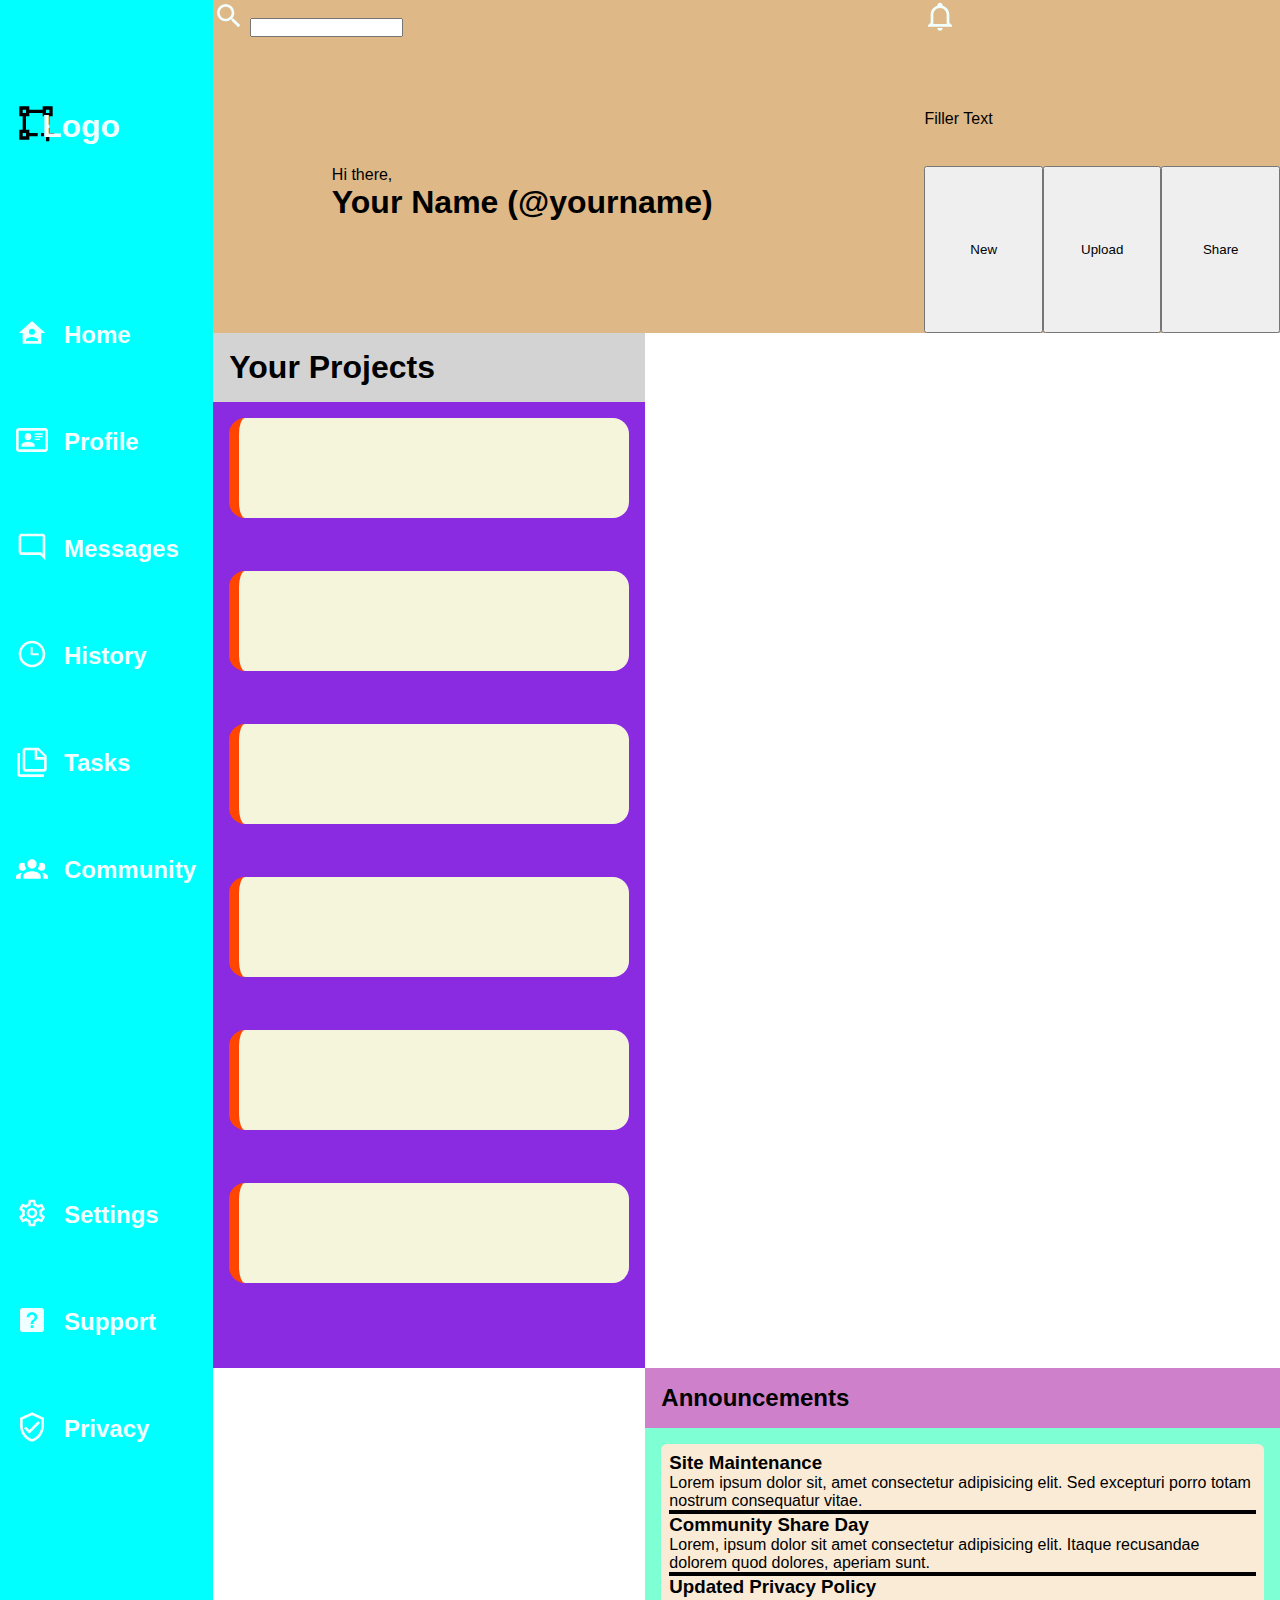
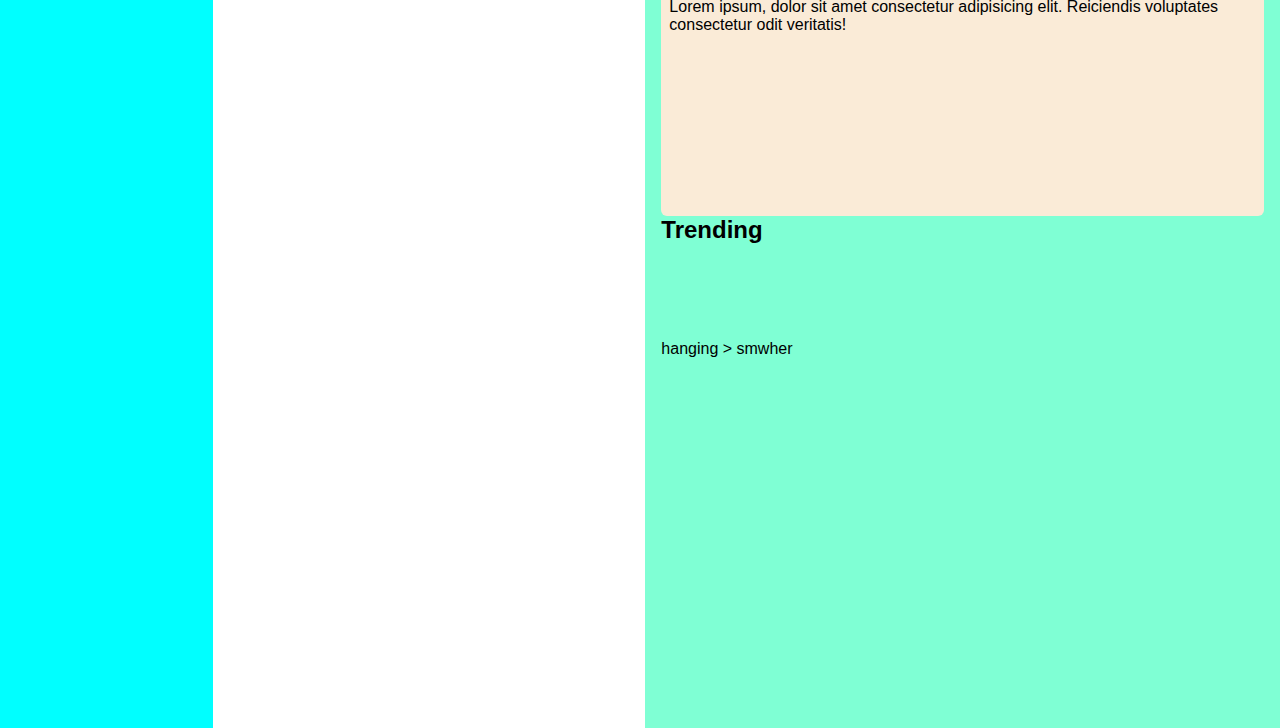
==== commit 2441e438: "Feat: switching branch to reorg" ====
--- a/adminDash/index.html
+++ b/adminDash/index.html
@@ -10,7 +10,7 @@
 <body>
     <main class="main-container">
        
-            <aside class="sidebar-left">
+            <nav class="sidebar-left">
                 <div class="logo">
                     <svg class = logosvg xmlns="http://www.w3.org/2000/svg" viewBox="0 0 24 24">
                         <title>vector-square-plus</title>
@@ -64,7 +64,7 @@
                         <div class="listItem">Privacy</div>
                     </li>
                 </ul>     
-            </aside>
+            </nav>
 
             <main class="content-container">
 
@@ -91,65 +91,72 @@
                         <button>Share</button>
                     </div>
                 </header>
-                <section class="project-section">
-                    <h2 class="project-header">
-                    Your Projects
-                    </h2>    
-                    <div class="project-card-grid">
-                        <div class="project-card">
-                            <h3></h3>
-                            <p></p>
-                            <div class="links"></div>
+
+                <main class="content-after-header">
+                    <section class="project-section">
+                        <h2 class="project-header">
+                        Your Projects
+                        </h2>    
+                        <div class="project-card-grid">
+                            <div class="project-card">
+                                <h3></h3>
+                                <p></p>
+                                <div class="links"></div>
+                            </div>
+
+                            <div class="project-card">
+                                <h3></h3>
+                                <p></p>
+                                <div class="links"></div>
+                            </div>
+                            <div class="project-card">
+                                <h3></h3>
+                                <p></p>
+                                <div class="links"></div>
+                            </div>
+                            <div class="project-card">
+                                <h3></h3>
+                                <p></p>
+                                <div class="links"></div>
+                            </div>
+                            <div class="project-card">
+                                <h3></h3>
+                                <p></p>
+                                <div class="links"></div>
+                            </div>
+                            <div class="project-card">
+                                <h3></h3>
+                                <p></p>
+                                <div class="links"></div>
+                            </div>
                         </div>
-
-                        <div class="project-card">
-                            <h3></h3>
-                            <p></p>
-                            <div class="links"></div>
-                        </div>
-                        <div class="project-card">
-                            <h3></h3>
-                            <p></p>
-                            <div class="links"></div>
-                        </div>
-                        <div class="project-card">
-                            <h3></h3>
-                            <p></p>
-                            <div class="links"></div>
-                        </div>
-                        <div class="project-card">
-                            <h3></h3>
-                            <p></p>
-                            <div class="links"></div>
-                        </div>
-                        <div class="project-card">
-                            <h3></h3>
-                            <p></p>
-                            <div class="links"></div>
-                        </div>
-                    </div>
-                </section>    
+                    </section>    
+                
             
-                <aside class="sidebar-right">
-                    <h2> Announcements</h2>>
-                    <div class="announcements-div">
-                        <div class="announcement">
-                            <h3>Site Maintenance</h3>
-                            <p>Lorem ipsum dolor sit, amet consectetur adipisicing elit. Sed excepturi porro totam nostrum consequatur vitae.</p>
-                        </div>
-                        <div class="announcement">
-                            <h3>Community Share Day</h3>
-                            <p>Lorem, ipsum dolor sit amet consectetur adipisicing elit. Itaque recusandae dolorem quod dolores, aperiam sunt.</p>
-                        </div>
-                        <div class="announcement">
-                            <h3>Updated Privacy Policy  </h3>
-                        </div>
-                    </div>
-                    <h2> Trending</h2>
-                    <div class="trending">
-
-                    </div>
-                </aside>
+                    <aside class="sidebar-right">
+                        <h2 class="announcements-title"> Announcements</h2>
+                        <section class="sidebar-right-content">
+                            <div class="announcements-div">
+                                <div class="announcement">
+                                    <h3>Site Maintenance</h3>
+                                    <p>Lorem ipsum dolor sit, amet consectetur adipisicing elit. Sed excepturi porro totam nostrum consequatur vitae.</p>
+                                </div>
+                                <div class="announcement">
+                                    <h3>Community Share Day</h3>
+                                    <p>Lorem, ipsum dolor sit amet consectetur adipisicing elit. Itaque recusandae dolorem quod dolores, aperiam sunt.</p>
+                                </div>
+                                <div class="announcement bottom ">
+                                    <h3>Updated Privacy Policy  </h3>
+                                    <p>Lorem ipsum, dolor sit amet consectetur adipisicing elit. Reiciendis voluptates consectetur odit veritatis!</p>
+                                </div>
+                            </div>
+                            <h2> Trending</h2>
+                            <div class="trending">
+                                    hanging > smwher
+                            </div>
+                        </section>
+                    </aside>
+                </main>
         </main>
     </main>
 </body>
--- a/adminDash/style.css
+++ b/adminDash/style.css
@@ -1,7 +1,8 @@
 *{
     padding:0;
     margin:0;
-    font-family:'Gill Sans', 'Gill Sans MT', Calibri, 'Trebuchet MS', sans-serif
+    font-family:'Gill Sans', 'Gill Sans MT', Calibri, 'Trebuchet MS', sans-serif;
+    box-sizing: border-box;
 }
 
 ul{
@@ -88,11 +89,18 @@
 display:grid;
 }
 
+
+/* Third main container */
+.content-after-header{
+    display: grid;
+    grid-column: 1/3;
+    grid-row: 2/3;
+}
+
 /* Content Div */
 .project-section{
     display:grid;
-    grid-row: 2/3;
-    grid-template-rows: 1fr 6fr;
+    grid-template-rows: 1fr 14fr;
     height:100%;
 }
 
@@ -120,9 +128,10 @@
 
     font-size: 32px;
     font-weight: 700;
+    padding: 16px;
 
     display:grid;
-    align-items: center;
+    align-items: flex-end;
 
 }
 .project-card-grid{
@@ -131,7 +140,8 @@
     grid-row: 2/3;
     gap:16px;
     display:grid;
-    grid:1fr 1fr 1fr/ 1fr 1fr;
+    width:100%;
+    grid-template-columns: repeat(auto-fill, minmax(400px, 1fr));
     padding:16px 16px 3rem 16px;
 
 }
@@ -141,19 +151,43 @@
     background-color: beige;
     border-radius: 16px;
     border-left: 10px solid orangered;
+    height:100px
 }
 
+
+/* sidebar right */
 .sidebar-right{
+    display:grid;
     background-color: aquamarine;
     grid-column: 2/3;
     grid-row: 2/3;
+    grid-template-rows:1fr 15fr ;
 }
 
 .announcements-title{
-    grid-column: 2/3;
-    grid-row: 1/3;
+    display:flex;
+    flex-direction: column;
+    justify-content: flex-end;
+    grid-row: 1/2;
     background-color: rgb(206, 128, 202);
+    padding:16px
 }
-.announcements{
-    
+.sidebar-right-content{
+    grid-row: 2/3;
+    display:grid;
+    grid-template-rows: 3fr 1fr 3fr;
+    padding:16px
+}
+.announcements-div{
+    background-color: antiquewhite;
+    padding:8px;
+    border-radius: 6px;
+    display:flex;
+    flex-direction: column;    
+}
+.announcement{
+    border-bottom: 4px solid black;
+}
+.bottom{
+    border:none;
 }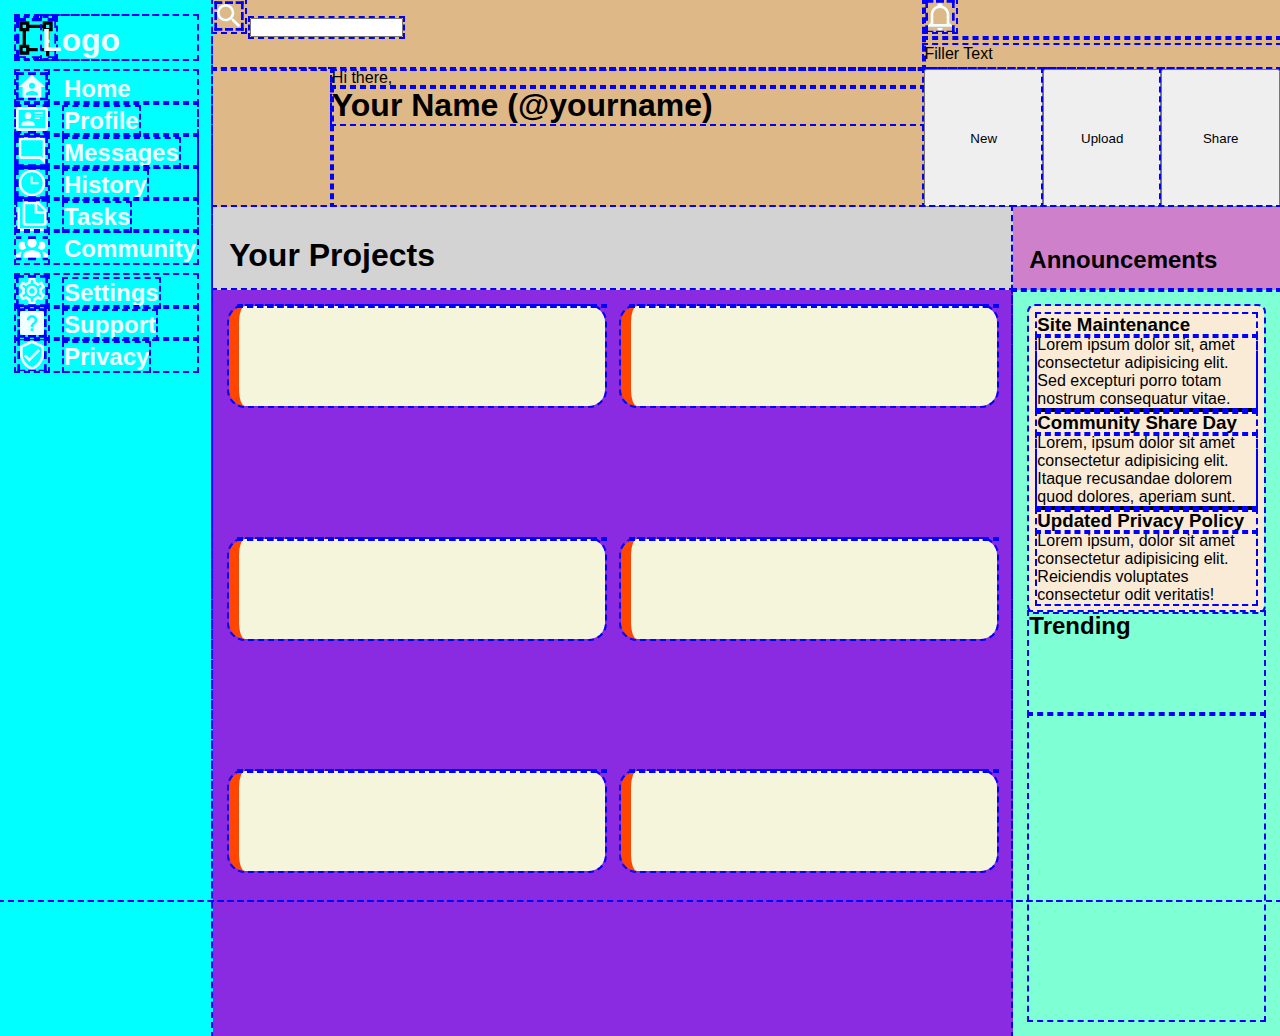
==== commit 289f1fa5: "Fix: overflow no longer making page too tall. Issue was trying to use more fr units to increase rati" ====
--- a/adminDash/index.html
+++ b/adminDash/index.html
@@ -66,7 +66,7 @@
                 </ul>     
             </nav>
 
-            <main class="content-container">
+        <div class="content-container">
 
                 <header class="header">            
                     <div class="header-top">   
@@ -76,7 +76,7 @@
                         </div>
                         <div class="notifications">
                             <svg class="icon" xmlns="http://www.w3.org/2000/svg" viewBox="0 0 24 24"><title>bell-outline</title><path d="M10 21H14C14 22.1 13.1 23 12 23S10 22.1 10 21M21 19V20H3V19L5 17V11C5 7.9 7 5.2 10 4.3V4C10 2.9 10.9 2 12 2S14 2.9 14 4V4.3C17 5.2 19 7.9 19 11V17L21 19M17 11C17 8.2 14.8 6 12 6S7 8.2 7 11V18H17V11Z" /></svg>
-                            <img src="" alt="">
+                            <img src="" alt="" height="0px">
                             <p>Filler Text</p>
                         </div>
                     </div>
@@ -92,72 +92,70 @@
                     </div>
                 </header>
 
-                <main class="content-after-header">
-                    <section class="project-section">
-                        <h2 class="project-header">
-                        Your Projects
-                        </h2>    
-                        <div class="project-card-grid">
-                            <div class="project-card">
-                                <h3></h3>
-                                <p></p>
-                                <div class="links"></div>
+                <section class="project-section">
+                    <h2 class="project-header">
+                    Your Projects
+                    </h2>    
+                    <div class="project-card-grid">
+                        <div class="project-card">
+                            <h3></h3>
+                            <p></p>
+                            <div class="links"></div>
+                        </div>
+
+                        <div class="project-card">
+                            <h3></h3>
+                            <p></p>
+                            <div class="links"></div>
+                        </div>
+                        <div class="project-card">
+                            <h3></h3>
+                            <p></p>
+                            <div class="links"></div>
+                        </div>
+                        <div class="project-card">
+                            <h3></h3>
+                            <p></p>
+                            <div class="links"></div>
+                        </div>
+                        <div class="project-card">
+                            <h3></h3>
+                            <p></p>
+                            <div class="links"></div>
+                        </div>
+                        <div class="project-card">
+                            <h3></h3>
+                            <p></p>
+                            <div class="links"></div>
+                        </div>
+                    </div>
+                </section>    
+                
+            
+                <aside class="sidebar-right">
+                    <h2 class="announcements-title"> Announcements</h2>
+                    <section class="sidebar-right-content">
+                        <div class="announcements-div">
+                            <div class="announcement">
+                                <h3>Site Maintenance</h3>
+                                <p>Lorem ipsum dolor sit, amet consectetur adipisicing elit. Sed excepturi porro totam nostrum consequatur vitae.</p>
                             </div>
-
-                            <div class="project-card">
-                                <h3></h3>
-                                <p></p>
-                                <div class="links"></div>
+                            <div class="announcement">
+                                <h3>Community Share Day</h3>
+                                <p>Lorem, ipsum dolor sit amet consectetur adipisicing elit. Itaque recusandae dolorem quod dolores, aperiam sunt.</p>
                             </div>
-                            <div class="project-card">
-                                <h3></h3>
-                                <p></p>
-                                <div class="links"></div>
-                            </div>
-                            <div class="project-card">
-                                <h3></h3>
-                                <p></p>
-                                <div class="links"></div>
-                            </div>
-                            <div class="project-card">
-                                <h3></h3>
-                                <p></p>
-                                <div class="links"></div>
-                            </div>
-                            <div class="project-card">
-                                <h3></h3>
-                                <p></p>
-                                <div class="links"></div>
+                            <div class="announcement bottom ">
+                                <h3>Updated Privacy Policy  </h3>
+                                <p>Lorem ipsum, dolor sit amet consectetur adipisicing elit. Reiciendis voluptates consectetur odit veritatis!</p>
                             </div>
                         </div>
-                    </section>    
-                
-            
-                    <aside class="sidebar-right">
-                        <h2 class="announcements-title"> Announcements</h2>
-                        <section class="sidebar-right-content">
-                            <div class="announcements-div">
-                                <div class="announcement">
-                                    <h3>Site Maintenance</h3>
-                                    <p>Lorem ipsum dolor sit, amet consectetur adipisicing elit. Sed excepturi porro totam nostrum consequatur vitae.</p>
-                                </div>
-                                <div class="announcement">
-                                    <h3>Community Share Day</h3>
-                                    <p>Lorem, ipsum dolor sit amet consectetur adipisicing elit. Itaque recusandae dolorem quod dolores, aperiam sunt.</p>
-                                </div>
-                                <div class="announcement bottom ">
-                                    <h3>Updated Privacy Policy  </h3>
-                                    <p>Lorem ipsum, dolor sit amet consectetur adipisicing elit. Reiciendis voluptates consectetur odit veritatis!</p>
-                                </div>
-                            </div>
-                            <h2> Trending</h2>
-                            <div class="trending">
-                                    hanging > smwher
-                            </div>
-                        </section>
-                    </aside>
-                </main>
-        </main>
+                        <h2> Trending</h2>
+                        <div class="trending">
+                      
+                        </div>
+                    </section>
+                </aside>
+            </div>
     </main>
 </body>
 </html>--- a/adminDash/style.css
+++ b/adminDash/style.css
@@ -3,7 +3,15 @@
     margin:0;
     font-family:'Gill Sans', 'Gill Sans MT', Calibri, 'Trebuchet MS', sans-serif;
     box-sizing: border-box;
-}
+    outline:2px dashed blue;
+}
+
+
+html, body {
+    height: 100vh;
+    /* overflow: hidden; Temporarily */
+}
+
 
 ul{
     display:grid;
@@ -12,28 +20,33 @@
 
 .main-container{
     display:grid;
+    grid-template-columns: 1fr 5fr;
+    grid-template-rows:1fr;
     height:100vh;
-    grid-template-columns: 1fr 5fr;
-    grid-template-rows: 1fr;
-}
+    /* remove this */
+    /* overflow: hidden; */
+    }
 
 /* sidebar left */
 .sidebar-left{
     background-color: aqua;
     padding:16px;
-    grid-row: 1/9;
     grid-column: 1;
     color: azure;
 
-    display:grid;
+    display:flex;
+    flex-direction: column;
+
+    /* display:grid;
     grid-template-rows: 1fr 3fr 1fr 1.5fr 4fr;
     grid-template-areas: 
     "logo"
    "options"
     "."
     "utils"
-    ;
-    gap:12px
+    ; */
+    gap:12px;
+    height:100%;
 }
 
 .logo{
@@ -61,11 +74,12 @@
 /* Second Main Container */
 .content-container{
     display:grid;
-    grid-column: 2/3;
-    grid-template-rows: 1fr 6fr ;
-    grid-template-columns: 6fr 1fr;
+    grid-column: 2;
+    grid-template-rows: 1fr 4fr ;
+    grid-template-columns: 3fr 1fr;
+    background-color: black;
     height:100%;
-    /* background-color: black; */
+
 }
 
 /* header */
@@ -73,7 +87,7 @@
 .header{
     background-color: burlywood;
     display:grid;
-    grid-template-rows: 1fr 1fr;
+    grid-template-rows: 1fr 2fr;
     grid-column: 1/3;
     grid-row: 1;
 }
@@ -83,25 +97,20 @@
 }
 .header-bottom{
 display:grid;
-grid-template-columns: 1fr 5fr 1fr 1fr 1fr  ;
+grid-template-columns: 1fr 5fr 1fr 1fr 1fr ;
 }
 .notifications{
 display:grid;
 }
 
 
-/* Third main container */
-.content-after-header{
-    display: grid;
-    grid-column: 1/3;
-    grid-row: 2/3;
-}
 
 /* Content Div */
 .project-section{
-    display:grid;
-    grid-template-rows: 1fr 14fr;
-    height:100%;
+
+    display:grid;
+    grid-row:1fr;
+    grid-template-rows: 1fr 9fr;
 }
 
 
@@ -123,7 +132,6 @@
 
 .project-header{
     grid-column: 1/2;
-    grid-row: 1/2;
     background-color: lightgrey;
 
     font-size: 32px;
@@ -141,7 +149,7 @@
     gap:16px;
     display:grid;
     width:100%;
-    grid-template-columns: repeat(auto-fill, minmax(400px, 1fr));
+    grid-template-columns: repeat(auto-fill, minmax(300px, 1fr));
     padding:16px 16px 3rem 16px;
 
 }
@@ -161,7 +169,7 @@
     background-color: aquamarine;
     grid-column: 2/3;
     grid-row: 2/3;
-    grid-template-rows:1fr 15fr ;
+    grid-template-rows:1fr 9fr ;
 }
 
 .announcements-title{
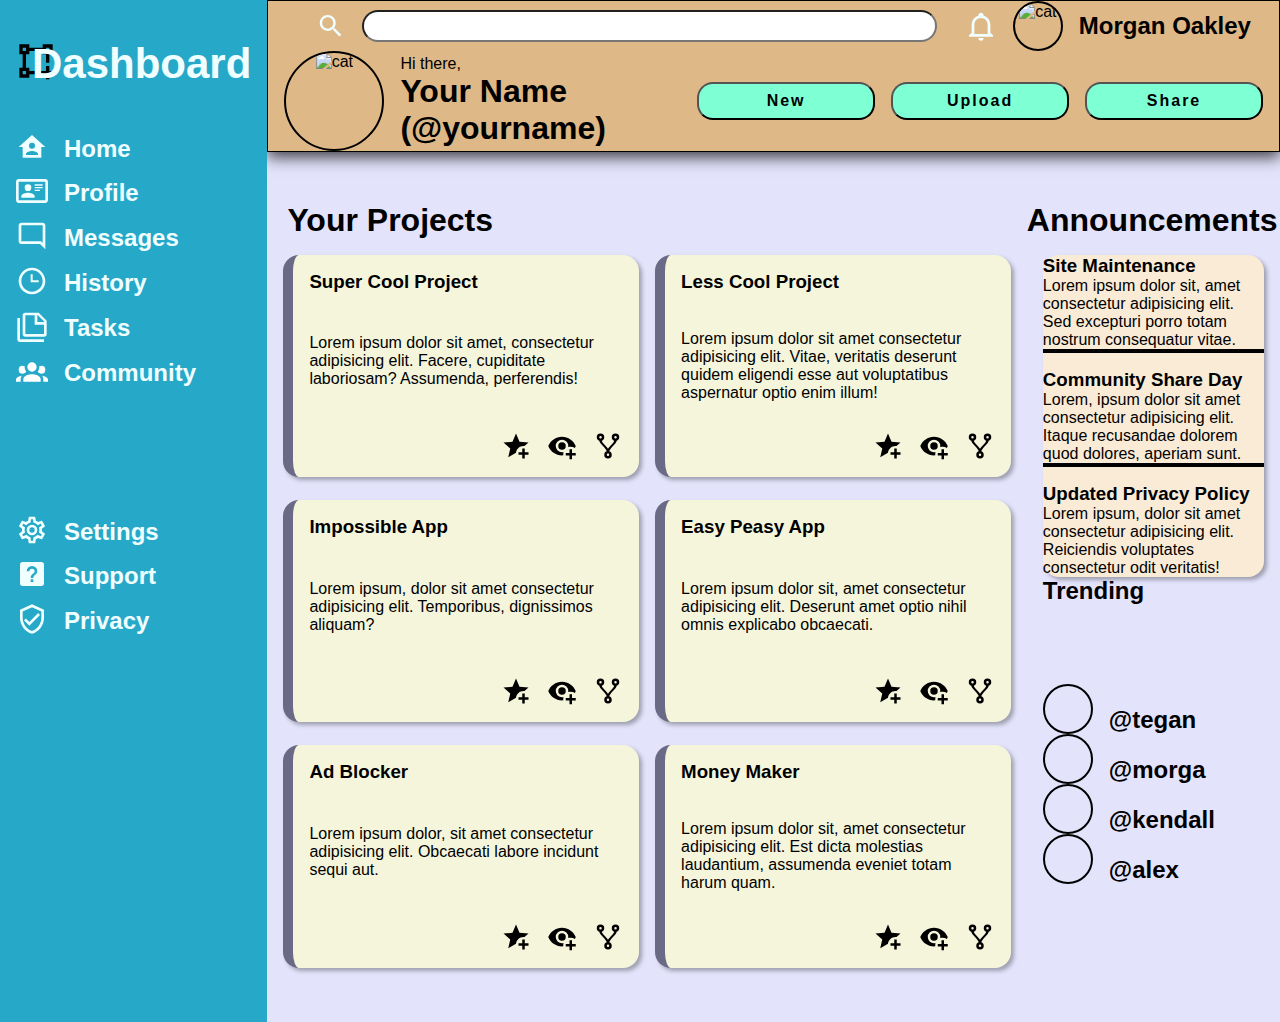
==== commit a597392b: "Feat: building out trending section. need to find workaround for padding extending page length in an" ====
--- a/adminDash/index.html
+++ b/adminDash/index.html
@@ -16,7 +16,7 @@
                         <title>vector-square-plus</title>
                         <path d="M13 19C13 18.7 13 18.3 13.1 18H8V16H6V8H8V6H16V8H18V13.1C18.3 13 18.7 13 19 13C19.3 13 19.7 13 20 13.1V8H22V2H16V4H8V2H2V8H4V16H2V22H8V20H13.1C13 19.7 13 19.3 13 19M18 4H20V6H18V4M4 4H6V6H4V4M6 20H4V18H6V20M20 15V18H23V20H20V23H18V20H15V18H18V15H20Z" />
                     </svg>
-                    <h1>Logo</h1>
+                    <h1 class="dash">Dashboard</h1>
                 </div>
                 <ul class="options">
                     <li>
@@ -76,12 +76,16 @@
                         </div>
                         <div class="notifications">
                             <svg class="icon" xmlns="http://www.w3.org/2000/svg" viewBox="0 0 24 24"><title>bell-outline</title><path d="M10 21H14C14 22.1 13.1 23 12 23S10 22.1 10 21M21 19V20H3V19L5 17V11C5 7.9 7 5.2 10 4.3V4C10 2.9 10.9 2 12 2S14 2.9 14 4V4.3C17 5.2 19 7.9 19 11V17L21 19M17 11C17 8.2 14.8 6 12 6S7 8.2 7 11V18H17V11Z" /></svg>
-                            <img src="" alt="" height="0px">
-                            <p>Filler Text</p>
+                            <div class="round-image-container">                       
+                                <img src="https://geographical.co.uk/wp-content/uploads/Scottish-wildcat-1.jpg" alt="cat"/>
+                            </div>
+                            <h2>Morgan Oakley</h2>
                         </div>
                     </div>
                     <div class="header-bottom">
-                        <img src="" alt="">
+                            <div class="round-image-container-larger">                       
+                                <img src="https://geographical.co.uk/wp-content/uploads/Scottish-wildcat-1.jpg" alt="cat"/>
+                            </div>
                         <div class="greeting">
                             <p>Hi there,</p>
                             <h1>Your Name (@yourname)</h1>
@@ -98,35 +102,63 @@
                     </h2>    
                     <div class="project-card-grid">
                         <div class="project-card">
-                            <h3></h3>
-                            <p></p>
-                            <div class="links"></div>
-                        </div>
-
-                        <div class="project-card">
-                            <h3></h3>
-                            <p></p>
-                            <div class="links"></div>
-                        </div>
-                        <div class="project-card">
-                            <h3></h3>
-                            <p></p>
-                            <div class="links"></div>
-                        </div>
-                        <div class="project-card">
-                            <h3></h3>
-                            <p></p>
-                            <div class="links"></div>
-                        </div>
-                        <div class="project-card">
-                            <h3></h3>
-                            <p></p>
-                            <div class="links"></div>
-                        </div>
-                        <div class="project-card">
-                            <h3></h3>
-                            <p></p>
-                            <div class="links"></div>
+                            <h3>Super Cool Project</h3>
+                            <p>Lorem ipsum dolor sit amet, consectetur adipisicing elit. Facere, cupiditate laboriosam? Assumenda, perferendis!
+                            </p>
+                            <div class="links">
+                                <svg xmlns="http://www.w3.org/2000/svg" viewBox="0 0 24 24">
+                                    <title>star-plus</title>
+                                    <path d="M5.8 21L7.4 14L2 9.2L9.2 8.6L12 2L14.8 8.6L22 9.2L18.8 12H18C14.9 12 12.4 14.3 12 17.3L5.8 21M17 14V17H14V19H17V22H19V19H22V17H19V14H17Z" /></svg>
+                                <svg xmlns="http://www.w3.org/2000/svg" viewBox="0 0 24 24"><title>eye-plus</title><path d="M12,4.5C7,4.5 2.73,7.61 1,12C2.73,16.39 7,19.5 12,19.5C12.36,19.5 12.72,19.5 13.08,19.45C13.03,19.13 13,18.82 13,18.5C13,17.94 13.08,17.38 13.24,16.84C12.83,16.94 12.42,17 12,17A5,5 0 0,1 7,12A5,5 0 0,1 12,7A5,5 0 0,1 17,12C17,12.29 16.97,12.59 16.92,12.88C17.58,12.63 18.29,12.5 19,12.5C20.17,12.5 21.31,12.84 22.29,13.5C22.56,13 22.8,12.5 23,12C21.27,7.61 17,4.5 12,4.5M12,9A3,3 0 0,0 9,12A3,3 0 0,0 12,15A3,3 0 0,0 15,12A3,3 0 0,0 12,9M18,14.5V17.5H15V19.5H18V22.5H20V19.5H23V17.5H20V14.5H18Z" /></svg>
+                                <svg xmlns="http://www.w3.org/2000/svg" viewBox="0 0 24 24"><title>source-fork</title><path d="M6,2A3,3 0 0,1 9,5C9,6.28 8.19,7.38 7.06,7.81C7.15,8.27 7.39,8.83 8,9.63C9,10.92 11,12.83 12,14.17C13,12.83 15,10.92 16,9.63C16.61,8.83 16.85,8.27 16.94,7.81C15.81,7.38 15,6.28 15,5A3,3 0 0,1 18,2A3,3 0 0,1 21,5C21,6.32 20.14,7.45 18.95,7.85C18.87,8.37 18.64,9 18,9.83C17,11.17 15,13.08 14,14.38C13.39,15.17 13.15,15.73 13.06,16.19C14.19,16.62 15,17.72 15,19A3,3 0 0,1 12,22A3,3 0 0,1 9,19C9,17.72 9.81,16.62 10.94,16.19C10.85,15.73 10.61,15.17 10,14.38C9,13.08 7,11.17 6,9.83C5.36,9 5.13,8.37 5.05,7.85C3.86,7.45 3,6.32 3,5A3,3 0 0,1 6,2M6,4A1,1 0 0,0 5,5A1,1 0 0,0 6,6A1,1 0 0,0 7,5A1,1 0 0,0 6,4M18,4A1,1 0 0,0 17,5A1,1 0 0,0 18,6A1,1 0 0,0 19,5A1,1 0 0,0 18,4M12,18A1,1 0 0,0 11,19A1,1 0 0,0 12,20A1,1 0 0,0 13,19A1,1 0 0,0 12,18Z" /></svg>
+                            </div>
+                        </div>
+
+                        <div class="project-card">
+                            <h3>Less Cool Project</h3>
+                            <p>Lorem ipsum dolor sit amet consectetur adipisicing elit. Vitae, veritatis deserunt quidem eligendi esse aut voluptatibus aspernatur optio enim illum!
+                            </p>
+                            <div class="links">
+                                <svg xmlns="http://www.w3.org/2000/svg" viewBox="0 0 24 24"><title>star-plus</title><path d="M5.8 21L7.4 14L2 9.2L9.2 8.6L12 2L14.8 8.6L22 9.2L18.8 12H18C14.9 12 12.4 14.3 12 17.3L5.8 21M17 14V17H14V19H17V22H19V19H22V17H19V14H17Z" /></svg>
+                                <svg xmlns="http://www.w3.org/2000/svg" viewBox="0 0 24 24"><title>eye-plus</title><path d="M12,4.5C7,4.5 2.73,7.61 1,12C2.73,16.39 7,19.5 12,19.5C12.36,19.5 12.72,19.5 13.08,19.45C13.03,19.13 13,18.82 13,18.5C13,17.94 13.08,17.38 13.24,16.84C12.83,16.94 12.42,17 12,17A5,5 0 0,1 7,12A5,5 0 0,1 12,7A5,5 0 0,1 17,12C17,12.29 16.97,12.59 16.92,12.88C17.58,12.63 18.29,12.5 19,12.5C20.17,12.5 21.31,12.84 22.29,13.5C22.56,13 22.8,12.5 23,12C21.27,7.61 17,4.5 12,4.5M12,9A3,3 0 0,0 9,12A3,3 0 0,0 12,15A3,3 0 0,0 15,12A3,3 0 0,0 12,9M18,14.5V17.5H15V19.5H18V22.5H20V19.5H23V17.5H20V14.5H18Z" /></svg>
+                                <svg xmlns="http://www.w3.org/2000/svg" viewBox="0 0 24 24"><title>source-fork</title><path d="M6,2A3,3 0 0,1 9,5C9,6.28 8.19,7.38 7.06,7.81C7.15,8.27 7.39,8.83 8,9.63C9,10.92 11,12.83 12,14.17C13,12.83 15,10.92 16,9.63C16.61,8.83 16.85,8.27 16.94,7.81C15.81,7.38 15,6.28 15,5A3,3 0 0,1 18,2A3,3 0 0,1 21,5C21,6.32 20.14,7.45 18.95,7.85C18.87,8.37 18.64,9 18,9.83C17,11.17 15,13.08 14,14.38C13.39,15.17 13.15,15.73 13.06,16.19C14.19,16.62 15,17.72 15,19A3,3 0 0,1 12,22A3,3 0 0,1 9,19C9,17.72 9.81,16.62 10.94,16.19C10.85,15.73 10.61,15.17 10,14.38C9,13.08 7,11.17 6,9.83C5.36,9 5.13,8.37 5.05,7.85C3.86,7.45 3,6.32 3,5A3,3 0 0,1 6,2M6,4A1,1 0 0,0 5,5A1,1 0 0,0 6,6A1,1 0 0,0 7,5A1,1 0 0,0 6,4M18,4A1,1 0 0,0 17,5A1,1 0 0,0 18,6A1,1 0 0,0 19,5A1,1 0 0,0 18,4M12,18A1,1 0 0,0 11,19A1,1 0 0,0 12,20A1,1 0 0,0 13,19A1,1 0 0,0 12,18Z" /></svg>
+                            </div>
+                        </div>
+                        <div class="project-card">
+                            <h3>Impossible App</h3>
+                            <p>Lorem ipsum, dolor sit amet consectetur adipisicing elit. Temporibus, dignissimos aliquam?</p>
+                            <div class="links">
+                                <svg xmlns="http://www.w3.org/2000/svg" viewBox="0 0 24 24"><title>star-plus</title><path d="M5.8 21L7.4 14L2 9.2L9.2 8.6L12 2L14.8 8.6L22 9.2L18.8 12H18C14.9 12 12.4 14.3 12 17.3L5.8 21M17 14V17H14V19H17V22H19V19H22V17H19V14H17Z" /></svg>
+                                <svg xmlns="http://www.w3.org/2000/svg" viewBox="0 0 24 24"><title>eye-plus</title><path d="M12,4.5C7,4.5 2.73,7.61 1,12C2.73,16.39 7,19.5 12,19.5C12.36,19.5 12.72,19.5 13.08,19.45C13.03,19.13 13,18.82 13,18.5C13,17.94 13.08,17.38 13.24,16.84C12.83,16.94 12.42,17 12,17A5,5 0 0,1 7,12A5,5 0 0,1 12,7A5,5 0 0,1 17,12C17,12.29 16.97,12.59 16.92,12.88C17.58,12.63 18.29,12.5 19,12.5C20.17,12.5 21.31,12.84 22.29,13.5C22.56,13 22.8,12.5 23,12C21.27,7.61 17,4.5 12,4.5M12,9A3,3 0 0,0 9,12A3,3 0 0,0 12,15A3,3 0 0,0 15,12A3,3 0 0,0 12,9M18,14.5V17.5H15V19.5H18V22.5H20V19.5H23V17.5H20V14.5H18Z" /></svg>
+                                <svg xmlns="http://www.w3.org/2000/svg" viewBox="0 0 24 24"><title>source-fork</title><path d="M6,2A3,3 0 0,1 9,5C9,6.28 8.19,7.38 7.06,7.81C7.15,8.27 7.39,8.83 8,9.63C9,10.92 11,12.83 12,14.17C13,12.83 15,10.92 16,9.63C16.61,8.83 16.85,8.27 16.94,7.81C15.81,7.38 15,6.28 15,5A3,3 0 0,1 18,2A3,3 0 0,1 21,5C21,6.32 20.14,7.45 18.95,7.85C18.87,8.37 18.64,9 18,9.83C17,11.17 15,13.08 14,14.38C13.39,15.17 13.15,15.73 13.06,16.19C14.19,16.62 15,17.72 15,19A3,3 0 0,1 12,22A3,3 0 0,1 9,19C9,17.72 9.81,16.62 10.94,16.19C10.85,15.73 10.61,15.17 10,14.38C9,13.08 7,11.17 6,9.83C5.36,9 5.13,8.37 5.05,7.85C3.86,7.45 3,6.32 3,5A3,3 0 0,1 6,2M6,4A1,1 0 0,0 5,5A1,1 0 0,0 6,6A1,1 0 0,0 7,5A1,1 0 0,0 6,4M18,4A1,1 0 0,0 17,5A1,1 0 0,0 18,6A1,1 0 0,0 19,5A1,1 0 0,0 18,4M12,18A1,1 0 0,0 11,19A1,1 0 0,0 12,20A1,1 0 0,0 13,19A1,1 0 0,0 12,18Z" /></svg>
+                            </div>
+                        </div>
+                        <div class="project-card">
+                            <h3>Easy Peasy App</h3>
+                            <p>Lorem ipsum dolor sit, amet consectetur adipisicing elit. Deserunt amet optio nihil omnis explicabo obcaecati.</p>
+                            <div class="links">
+                                <svg xmlns="http://www.w3.org/2000/svg" viewBox="0 0 24 24"><title>star-plus</title><path d="M5.8 21L7.4 14L2 9.2L9.2 8.6L12 2L14.8 8.6L22 9.2L18.8 12H18C14.9 12 12.4 14.3 12 17.3L5.8 21M17 14V17H14V19H17V22H19V19H22V17H19V14H17Z" /></svg>
+                                <svg xmlns="http://www.w3.org/2000/svg" viewBox="0 0 24 24"><title>eye-plus</title><path d="M12,4.5C7,4.5 2.73,7.61 1,12C2.73,16.39 7,19.5 12,19.5C12.36,19.5 12.72,19.5 13.08,19.45C13.03,19.13 13,18.82 13,18.5C13,17.94 13.08,17.38 13.24,16.84C12.83,16.94 12.42,17 12,17A5,5 0 0,1 7,12A5,5 0 0,1 12,7A5,5 0 0,1 17,12C17,12.29 16.97,12.59 16.92,12.88C17.58,12.63 18.29,12.5 19,12.5C20.17,12.5 21.31,12.84 22.29,13.5C22.56,13 22.8,12.5 23,12C21.27,7.61 17,4.5 12,4.5M12,9A3,3 0 0,0 9,12A3,3 0 0,0 12,15A3,3 0 0,0 15,12A3,3 0 0,0 12,9M18,14.5V17.5H15V19.5H18V22.5H20V19.5H23V17.5H20V14.5H18Z" /></svg>
+                                <svg xmlns="http://www.w3.org/2000/svg" viewBox="0 0 24 24"><title>source-fork</title><path d="M6,2A3,3 0 0,1 9,5C9,6.28 8.19,7.38 7.06,7.81C7.15,8.27 7.39,8.83 8,9.63C9,10.92 11,12.83 12,14.17C13,12.83 15,10.92 16,9.63C16.61,8.83 16.85,8.27 16.94,7.81C15.81,7.38 15,6.28 15,5A3,3 0 0,1 18,2A3,3 0 0,1 21,5C21,6.32 20.14,7.45 18.95,7.85C18.87,8.37 18.64,9 18,9.83C17,11.17 15,13.08 14,14.38C13.39,15.17 13.15,15.73 13.06,16.19C14.19,16.62 15,17.72 15,19A3,3 0 0,1 12,22A3,3 0 0,1 9,19C9,17.72 9.81,16.62 10.94,16.19C10.85,15.73 10.61,15.17 10,14.38C9,13.08 7,11.17 6,9.83C5.36,9 5.13,8.37 5.05,7.85C3.86,7.45 3,6.32 3,5A3,3 0 0,1 6,2M6,4A1,1 0 0,0 5,5A1,1 0 0,0 6,6A1,1 0 0,0 7,5A1,1 0 0,0 6,4M18,4A1,1 0 0,0 17,5A1,1 0 0,0 18,6A1,1 0 0,0 19,5A1,1 0 0,0 18,4M12,18A1,1 0 0,0 11,19A1,1 0 0,0 12,20A1,1 0 0,0 13,19A1,1 0 0,0 12,18Z" /></svg>
+                            </div>
+                        </div>
+                        <div class="project-card">
+                            <h3>Ad Blocker</h3>
+                            <p>Lorem ipsum dolor, sit amet consectetur adipisicing elit. Obcaecati labore incidunt sequi aut.</p>
+                            <div class="links"> 
+                                <svg xmlns="http://www.w3.org/2000/svg" viewBox="0 0 24 24"><title>star-plus</title><path d="M5.8 21L7.4 14L2 9.2L9.2 8.6L12 2L14.8 8.6L22 9.2L18.8 12H18C14.9 12 12.4 14.3 12 17.3L5.8 21M17 14V17H14V19H17V22H19V19H22V17H19V14H17Z" /></svg>
+                                <svg xmlns="http://www.w3.org/2000/svg" viewBox="0 0 24 24"><title>eye-plus</title><path d="M12,4.5C7,4.5 2.73,7.61 1,12C2.73,16.39 7,19.5 12,19.5C12.36,19.5 12.72,19.5 13.08,19.45C13.03,19.13 13,18.82 13,18.5C13,17.94 13.08,17.38 13.24,16.84C12.83,16.94 12.42,17 12,17A5,5 0 0,1 7,12A5,5 0 0,1 12,7A5,5 0 0,1 17,12C17,12.29 16.97,12.59 16.92,12.88C17.58,12.63 18.29,12.5 19,12.5C20.17,12.5 21.31,12.84 22.29,13.5C22.56,13 22.8,12.5 23,12C21.27,7.61 17,4.5 12,4.5M12,9A3,3 0 0,0 9,12A3,3 0 0,0 12,15A3,3 0 0,0 15,12A3,3 0 0,0 12,9M18,14.5V17.5H15V19.5H18V22.5H20V19.5H23V17.5H20V14.5H18Z" /></svg>
+                                <svg xmlns="http://www.w3.org/2000/svg" viewBox="0 0 24 24"><title>source-fork</title><path d="M6,2A3,3 0 0,1 9,5C9,6.28 8.19,7.38 7.06,7.81C7.15,8.27 7.39,8.83 8,9.63C9,10.92 11,12.83 12,14.17C13,12.83 15,10.92 16,9.63C16.61,8.83 16.85,8.27 16.94,7.81C15.81,7.38 15,6.28 15,5A3,3 0 0,1 18,2A3,3 0 0,1 21,5C21,6.32 20.14,7.45 18.95,7.85C18.87,8.37 18.64,9 18,9.83C17,11.17 15,13.08 14,14.38C13.39,15.17 13.15,15.73 13.06,16.19C14.19,16.62 15,17.72 15,19A3,3 0 0,1 12,22A3,3 0 0,1 9,19C9,17.72 9.81,16.62 10.94,16.19C10.85,15.73 10.61,15.17 10,14.38C9,13.08 7,11.17 6,9.83C5.36,9 5.13,8.37 5.05,7.85C3.86,7.45 3,6.32 3,5A3,3 0 0,1 6,2M6,4A1,1 0 0,0 5,5A1,1 0 0,0 6,6A1,1 0 0,0 7,5A1,1 0 0,0 6,4M18,4A1,1 0 0,0 17,5A1,1 0 0,0 18,6A1,1 0 0,0 19,5A1,1 0 0,0 18,4M12,18A1,1 0 0,0 11,19A1,1 0 0,0 12,20A1,1 0 0,0 13,19A1,1 0 0,0 12,18Z" /></svg>
+                            </div>
+                        </div>
+                        <div class="project-card">
+                            <h3>Money Maker</h3>
+                            <p>Lorem ipsum dolor sit, amet consectetur adipisicing elit. Est dicta molestias laudantium, assumenda eveniet totam harum quam.</p>
+                            <div class="links">
+                                <svg xmlns="http://www.w3.org/2000/svg" viewBox="0 0 24 24"><title>star-plus</title><path d="M5.8 21L7.4 14L2 9.2L9.2 8.6L12 2L14.8 8.6L22 9.2L18.8 12H18C14.9 12 12.4 14.3 12 17.3L5.8 21M17 14V17H14V19H17V22H19V19H22V17H19V14H17Z" /></svg>
+                                <svg xmlns="http://www.w3.org/2000/svg" viewBox="0 0 24 24"><title>eye-plus</title><path d="M12,4.5C7,4.5 2.73,7.61 1,12C2.73,16.39 7,19.5 12,19.5C12.36,19.5 12.72,19.5 13.08,19.45C13.03,19.13 13,18.82 13,18.5C13,17.94 13.08,17.38 13.24,16.84C12.83,16.94 12.42,17 12,17A5,5 0 0,1 7,12A5,5 0 0,1 12,7A5,5 0 0,1 17,12C17,12.29 16.97,12.59 16.92,12.88C17.58,12.63 18.29,12.5 19,12.5C20.17,12.5 21.31,12.84 22.29,13.5C22.56,13 22.8,12.5 23,12C21.27,7.61 17,4.5 12,4.5M12,9A3,3 0 0,0 9,12A3,3 0 0,0 12,15A3,3 0 0,0 15,12A3,3 0 0,0 12,9M18,14.5V17.5H15V19.5H18V22.5H20V19.5H23V17.5H20V14.5H18Z" /></svg>
+                                <svg xmlns="http://www.w3.org/2000/svg" viewBox="0 0 24 24"><title>source-fork</title><path d="M6,2A3,3 0 0,1 9,5C9,6.28 8.19,7.38 7.06,7.81C7.15,8.27 7.39,8.83 8,9.63C9,10.92 11,12.83 12,14.17C13,12.83 15,10.92 16,9.63C16.61,8.83 16.85,8.27 16.94,7.81C15.81,7.38 15,6.28 15,5A3,3 0 0,1 18,2A3,3 0 0,1 21,5C21,6.32 20.14,7.45 18.95,7.85C18.87,8.37 18.64,9 18,9.83C17,11.17 15,13.08 14,14.38C13.39,15.17 13.15,15.73 13.06,16.19C14.19,16.62 15,17.72 15,19A3,3 0 0,1 12,22A3,3 0 0,1 9,19C9,17.72 9.81,16.62 10.94,16.19C10.85,15.73 10.61,15.17 10,14.38C9,13.08 7,11.17 6,9.83C5.36,9 5.13,8.37 5.05,7.85C3.86,7.45 3,6.32 3,5A3,3 0 0,1 6,2M6,4A1,1 0 0,0 5,5A1,1 0 0,0 6,6A1,1 0 0,0 7,5A1,1 0 0,0 6,4M18,4A1,1 0 0,0 17,5A1,1 0 0,0 18,6A1,1 0 0,0 19,5A1,1 0 0,0 18,4M12,18A1,1 0 0,0 11,19A1,1 0 0,0 12,20A1,1 0 0,0 13,19A1,1 0 0,0 12,18Z" /></svg>
+                            </div>
                         </div>
                     </div>
                 </section>    
@@ -151,7 +183,37 @@
                         </div>
                         <h2> Trending</h2>
                         <div class="trending">
-                      
+                            <ul>
+                                <li>
+                                    <div class="round-image-container"><img src="" alt=""></div>
+                                    <div class="hashtag">
+                                        <h4>@tegan</h4>
+                                        <p></p>
+                                    </div>
+                                </li>
+                                <li>
+                                    <div class="round-image-container"><img src="" alt=""></div>
+                                    <div class="hashtag">
+                                        <h4>@morga</h4>
+                                        <p></p>
+                                    </div>
+                                </li>
+                                <li>
+                                    <div class="round-image-container"><img src="" alt=""></div>
+                                    <div class="hashtag">
+                                        <h4>@kendall</h4>
+                                        <p></p>
+                                    </div>
+                                </li>
+                                <li>
+                                    <div class="round-image-container"><img src="" alt=""></div>
+                                    <div class="hashtag">
+                                        <h4>@alex</h4>
+                                        <p></p>
+                                    </div>
+                                </li>
+                            </ul>
+
                         </div>
                     </section>
                 </aside>
--- a/adminDash/style.css
+++ b/adminDash/style.css
@@ -3,15 +3,14 @@
     margin:0;
     font-family:'Gill Sans', 'Gill Sans MT', Calibri, 'Trebuchet MS', sans-serif;
     box-sizing: border-box;
-    outline:2px dashed blue;
+    /* for debug */
+    /* outline:2px dashed blue; */
 }
 
 
 html, body {
     height: 100vh;
-    /* overflow: hidden; Temporarily */
-}
-
+}
 
 ul{
     display:grid;
@@ -23,38 +22,39 @@
     grid-template-columns: 1fr 5fr;
     grid-template-rows:1fr;
     height:100vh;
-    /* remove this */
-    /* overflow: hidden; */
+
     }
 
 /* sidebar left */
 .sidebar-left{
-    background-color: aqua;
+    background-color: rgb(38, 168, 201);
     padding:16px;
     grid-column: 1;
     color: azure;
 
-    display:flex;
-    flex-direction: column;
-
-    /* display:grid;
+    display:grid;
     grid-template-rows: 1fr 3fr 1fr 1.5fr 4fr;
     grid-template-areas: 
     "logo"
    "options"
     "."
     "utils"
-    ; */
+    ;
     gap:12px;
     height:100%;
-}
-
+    z-index: 2;
+}
+.dash{
+    font-size: 42px;
+    font-weight: 800[x];
+}
 .logo{
     display:grid;
     grid-area: logo;
     grid-template-columns: 1fr 6fr;
     text-align: start;
     align-items: center;
+    gap:16px;
 }
 .logo h1{
     display:flex;
@@ -75,14 +75,14 @@
 .content-container{
     display:grid;
     grid-column: 2;
-    grid-template-rows: 1fr 4fr ;
+    grid-template-rows: minmax(1fr, 100px) 4fr ;
     grid-template-columns: 3fr 1fr;
-    background-color: black;
+    background-color:  rgb(227, 227, 252);
     height:100%;
 
 }
 
-/* header */
+/* Header */
 
 .header{
     background-color: burlywood;
@@ -90,6 +90,11 @@
     grid-template-rows: 1fr 2fr;
     grid-column: 1/3;
     grid-row: 1;
+    padding:0 16px;
+    border:1px solid black;
+    box-shadow: 0px 5px 15px rgba(0, 0, 0, 0.747);
+    z-index: 1;
+
 }
 .header-top{
     display:grid;
@@ -98,13 +103,69 @@
 .header-bottom{
 display:grid;
 grid-template-columns: 1fr 5fr 1fr 1fr 1fr ;
-}
+justify-items: center;
+align-items:center;
+gap:16px;
+
+}
+
+.search-div{
+    display:flex;
+    align-items: center;
+    padding-left: 32px;
+    gap:16px;
+}
+input[type="search"]{
+height:2rem;
+width: clamp(5ch, 100%, 130ch);
+border-radius: 16px;
+}
+
+
+
 .notifications{
-display:grid;
-}
-
-
-
+    padding-left: 16px;
+    /* display:grid;
+    grid-template-columns: 1fr 1fr 1fr; */
+    display:flex;
+    align-items: center;
+    justify-content: center;
+    gap:16px
+}
+
+.round-image-container, .round-image-container-larger{
+    width:50px;
+    height:50px;
+    border-radius:50%;
+    overflow:hidden;
+    display:flex;
+    justify-content: center;
+    align-items: center;
+    border:2px solid black;
+
+}
+.round-image-container img, .round-image-container-larger img{
+    width: auto;
+    height:100%;
+    object-fit:cover;
+    object-position: center;
+}
+.round-image-container-larger{
+    width:100px;
+    height:100px;
+}
+.greeting{
+    justify-self:start;
+}
+button{
+    border-radius: 16px;
+    padding:8px 16px ;
+    width: clamp(60px, 20ch, 600px);
+    font-size: 1rem;;
+    font-weight: 600;
+    letter-spacing: 2px;
+    background-color: aquamarine;
+}
 /* Content Div */
 .project-section{
 
@@ -132,18 +193,20 @@
 
 .project-header{
     grid-column: 1/2;
-    background-color: lightgrey;
+    /* background-color: lightgrey; */
 
     font-size: 32px;
     font-weight: 700;
-    padding: 16px;
-
-    display:grid;
-    align-items: flex-end;
+    padding: 16px 16px 0px 20px;
+
+    display:grid;
+    align-items: end;
+
+    
 
 }
 .project-card-grid{
-    background-color: blueviolet;
+    /* background-color: blueviolet; */
     grid-column: 1/2;
     grid-row: 2/3;
     gap:16px;
@@ -156,17 +219,32 @@
 .project-card{
     /* make responsive using clamp/minmax */
     /* width: clamp(100px 1fr 200px); */
+    padding:16px;
+    display:grid;
+    grid-template-rows: 1fr 1fr 1fr;
     background-color: beige;
     border-radius: 16px;
-    border-left: 10px solid orangered;
-    height:100px
+    border-left: 10px solid rgb(106, 106, 134);
+    height:fit-content;
+    aspect-ratio: 2/1.25;
+}
+.links {
+    display:flex;
+    flex-direction: row;
+    align-items: end;
+    justify-content: flex-end;
+    gap:16px;
+}
+.links svg{
+    width:30px;
+    height:30px;
 }
 
 
 /* sidebar right */
 .sidebar-right{
     display:grid;
-    background-color: aquamarine;
+    /* background-color: aquamarine; */
     grid-column: 2/3;
     grid-row: 2/3;
     grid-template-rows:1fr 9fr ;
@@ -177,8 +255,10 @@
     flex-direction: column;
     justify-content: flex-end;
     grid-row: 1/2;
-    background-color: rgb(206, 128, 202);
-    padding:16px
+
+    font-size: 32px;
+    font-weight: 700;
+    /* padding:16px 16px 0px 16px; */
 }
 .sidebar-right-content{
     grid-row: 2/3;
@@ -187,15 +267,25 @@
     padding:16px
 }
 .announcements-div{
+    box-sizing: border-box;
     background-color: antiquewhite;
-    padding:8px;
-    border-radius: 6px;
-    display:flex;
-    flex-direction: column;    
+    /* padding:16px; */
+    border-radius: 16px;
+    display:flex;
+    flex-direction: column;  
+    justify-content: space-between;  
+    gap:16px;
 }
 .announcement{
     border-bottom: 4px solid black;
+
 }
 .bottom{
-    border:none;
+    border:0px;
+    margin:0px;
+}
+
+/* box shadows */
+.announcements-div, .project-card{
+    box-shadow: 3px 3px 4px rgba(0, 0, 0, 0.3);
 }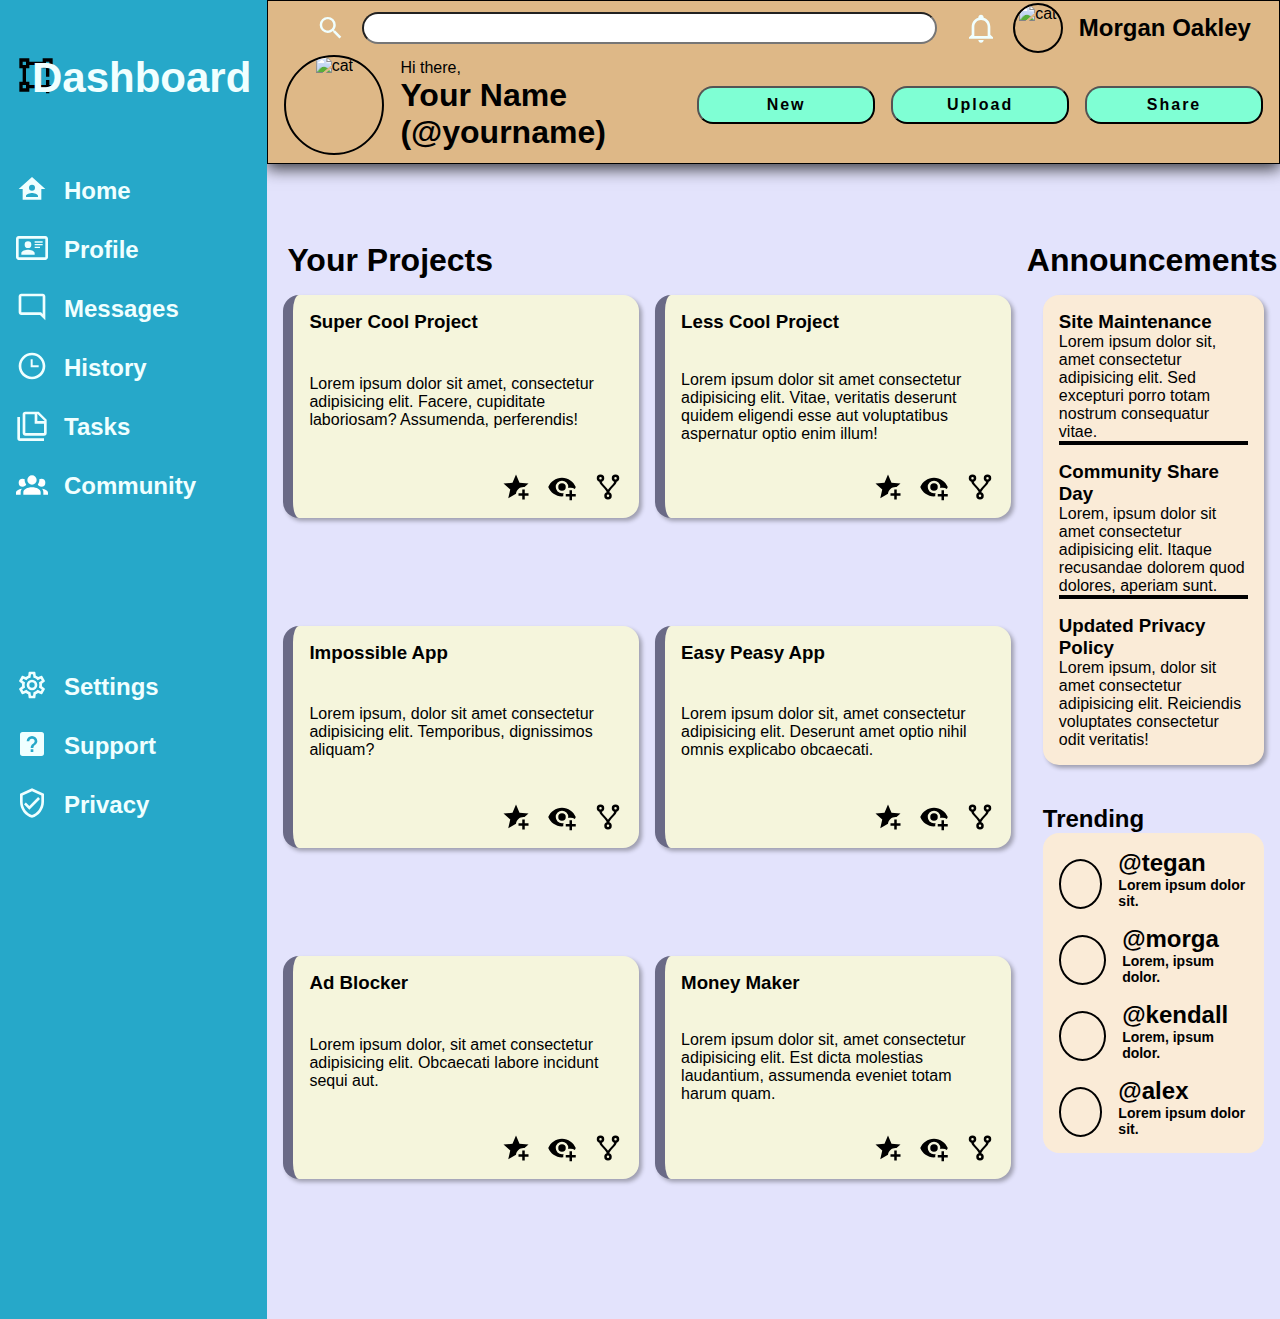
==== commit 436a6eeb: "Feat: rough draft complete" ====
--- a/adminDash/index.html
+++ b/adminDash/index.html
@@ -181,40 +181,37 @@
                                 <p>Lorem ipsum, dolor sit amet consectetur adipisicing elit. Reiciendis voluptates consectetur odit veritatis!</p>
                             </div>
                         </div>
-                        <h2> Trending</h2>
-                        <div class="trending">
-                            <ul>
-                                <li>
-                                    <div class="round-image-container"><img src="" alt=""></div>
-                                    <div class="hashtag">
-                                        <h4>@tegan</h4>
-                                        <p></p>
-                                    </div>
-                                </li>
-                                <li>
-                                    <div class="round-image-container"><img src="" alt=""></div>
-                                    <div class="hashtag">
-                                        <h4>@morga</h4>
-                                        <p></p>
-                                    </div>
-                                </li>
-                                <li>
-                                    <div class="round-image-container"><img src="" alt=""></div>
-                                    <div class="hashtag">
-                                        <h4>@kendall</h4>
-                                        <p></p>
-                                    </div>
-                                </li>
-                                <li>
-                                    <div class="round-image-container"><img src="" alt=""></div>
-                                    <div class="hashtag">
-                                        <h4>@alex</h4>
-                                        <p></p>
-                                    </div>
-                                </li>
-                            </ul>
-
-                        </div>
+                        <h2 class="trending"> Trending</h2>
+                        <ul class="hashtags">
+                            <li>
+                                <div class="round-image-container"><img src="" alt=""></div>
+                                <div class="hashtag">
+                                    <h4>@tegan</h4>
+                                    <p>Lorem ipsum dolor sit.</p>
+                                </div>
+                            </li>
+                            <li>
+                                <div class="round-image-container"><img src="" alt=""></div>
+                                <div class="hashtag">
+                                    <h4>@morga</h4>
+                                    <p>Lorem, ipsum dolor.</p>
+                                </div>
+                            </li>
+                            <li>
+                                <div class="round-image-container"><img src="" alt=""></div>
+                                <div class="hashtag">
+                                    <h4>@kendall</h4>
+                                    <p>Lorem, ipsum dolor.</p>
+                                </div>
+                            </li>
+                            <li>
+                                <div class="round-image-container"><img src="" alt=""></div>
+                                <div class="hashtag">
+                                    <h4>@alex</h4>
+                                    <p>Lorem ipsum dolor sit.</p>
+                                </div>
+                            </li>
+                        </ul>
                     </section>
                 </aside>
             </div>
--- a/adminDash/style.css
+++ b/adminDash/style.css
@@ -106,6 +106,7 @@
 justify-items: center;
 align-items:center;
 gap:16px;
+padding-bottom:8px;
 
 }
 
@@ -263,13 +264,14 @@
 .sidebar-right-content{
     grid-row: 2/3;
     display:grid;
-    grid-template-rows: 3fr 1fr 3fr;
-    padding:16px
+    grid-template-rows: 7fr 1fr 7fr;
+    padding:16px;
+    align-items: center;
+
 }
 .announcements-div{
-    box-sizing: border-box;
     background-color: antiquewhite;
-    /* padding:16px; */
+    padding:16px;
     border-radius: 16px;
     display:flex;
     flex-direction: column;  
@@ -283,6 +285,25 @@
 .bottom{
     border:0px;
     margin:0px;
+}
+
+/* trending box */
+.trending{
+ align-self: end;
+}
+.hashtags{
+    display:flex;
+    flex-direction: column;
+    align-items: flex-start;
+    justify-content: space-between;
+    gap:16px;
+    background-color: antiquewhite;
+    padding:16px;
+    border-radius: 16px;
+    align-self: flex-start;
+}
+.hashtag p{
+    font-size: 14px;
 }
 
 /* box shadows */
